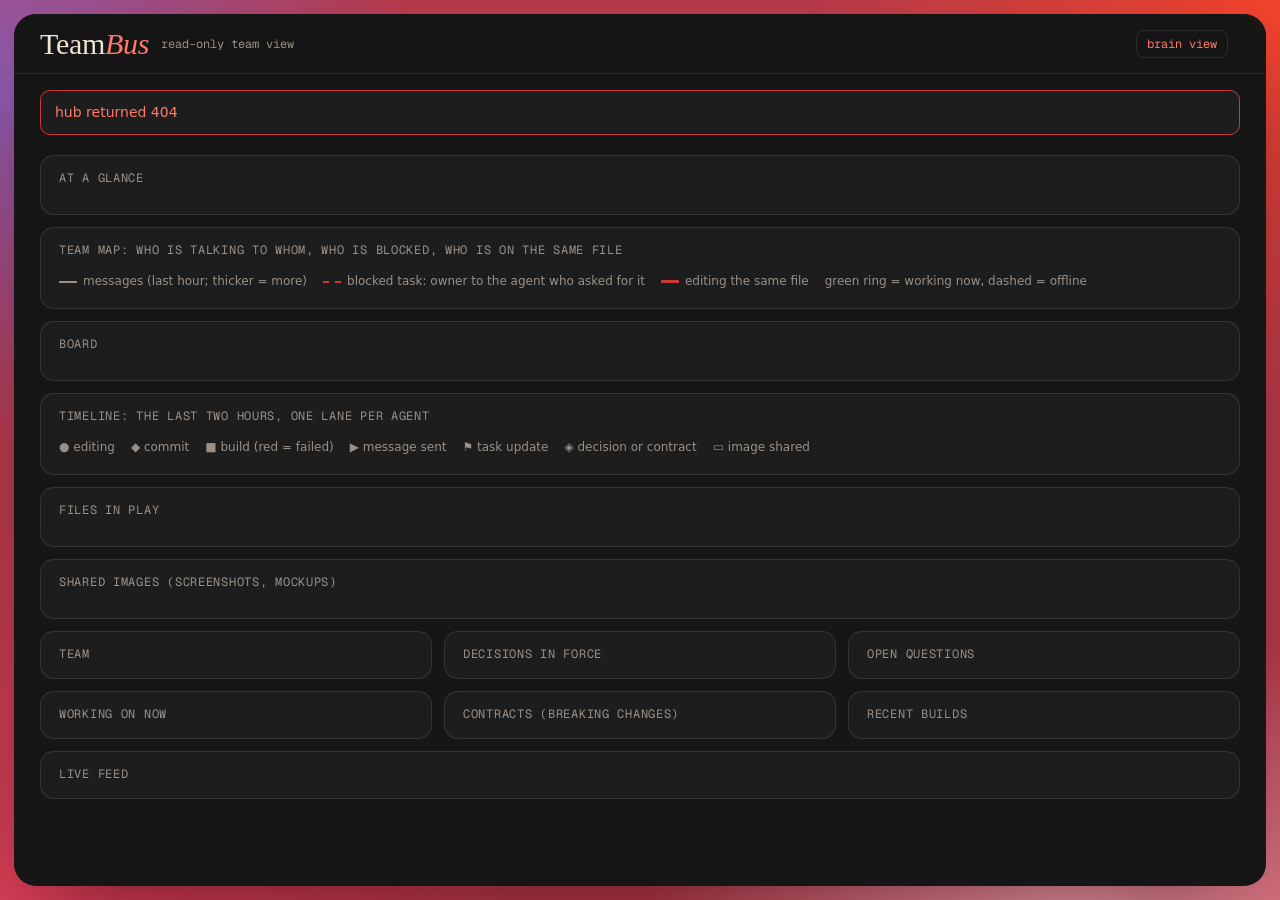
==== web/index.html @ 5af0c14b "Invite system, agent detail, conversations, brain theme, and 158 tests - HMAC-SHA256 email invite li" ====
<!doctype html>
<html lang="en"><head><meta charset="utf-8"><meta name="viewport" content="width=device-width,initial-scale=1,viewport-fit=cover"><meta name="color-scheme" content="dark"><title>TeamBus</title>
<style>
@font-face{font-family:"Instrument Serif";src:url("assets/InstrumentSerif-Regular.woff2") format("woff2");font-display:swap}
@font-face{font-family:"Caveat";src:url("assets/Caveat-SemiBold.woff2") format("woff2");font-weight:600;font-display:swap}
@font-face{font-family:"Geist";src:url("assets/Geist-Variable.woff2") format("woff2");font-weight:100 900;font-display:swap}
@font-face{font-family:"Geist Mono";src:url("assets/GeistMono-Variable.woff2") format("woff2");font-weight:100 900;font-display:swap}
/* Dark stage floating on a red aura (shared with brain.html). Shape rule: panels 14px, controls 8px. */
:root{color-scheme:dark;--stage:#161616;--panel:#1d1d1d;--line:rgba(239,227,211,.12);--chalk:#efe3d3;--mut:#9a9088;--red:#cc3a37;--pink:#ff7a6b;--ok:#8fd3a8;--gold:#e8b44a;
  --serif:"Instrument Serif","Times New Roman",serif;--hand:"Caveat","Segoe Print",cursive;--sans:"Geist",ui-sans-serif,system-ui,sans-serif;--mono:"Geist Mono",ui-monospace,Menlo,Consolas,monospace;
  --bg:var(--stage);--fg:var(--chalk);--accent:var(--red);--chip:rgba(239,227,211,.06);--bar:rgba(22,22,22,.78)}
*{box-sizing:border-box}
body{margin:0;background:#b83c4c;color:var(--chalk);font:14px/1.5 var(--sans);padding:14px;-webkit-font-smoothing:antialiased}
.aura{position:fixed;inset:-20%;z-index:0;pointer-events:none;background:radial-gradient(34% 40% at 14% 22%,#8d5cb4,transparent 70%),radial-gradient(38% 46% at 86% 14%,#f2442b,transparent 70%),radial-gradient(34% 36% at 74% 88%,#f4a6b2,transparent 70%),radial-gradient(40% 50% at 18% 90%,#e0405a,transparent 70%)}
.stage{position:relative;z-index:1;background:var(--stage);border-radius:22px;min-height:calc(100vh - 28px);box-shadow:0 40px 90px -30px rgba(40,0,10,.6);overflow:clip}
header{position:sticky;top:0;z-index:5;display:flex;align-items:center;gap:12px;padding:0 max(16px,calc((100% - 1200px)/2));height:60px;background:var(--bar);border-bottom:1px solid var(--line);-webkit-backdrop-filter:blur(16px) saturate(140%);backdrop-filter:blur(16px) saturate(140%)}
h1{font:400 30px/1 var(--serif);margin:0;letter-spacing:-.01em}
h1 i{color:var(--pink)}
header .m{font:12px var(--mono)}
#brain-link{color:var(--pink);font:12px var(--mono);text-decoration:none;border:1px solid var(--line);border-radius:8px;padding:5px 10px;margin-left:auto}#brain-link:hover{border-color:var(--pink)}
#upd{color:var(--mut);font:12px var(--mono);font-variant-numeric:tabular-nums}
.live{display:inline-block;width:7px;height:7px;border-radius:50%;background:var(--ok);margin-right:7px;box-shadow:0 0 8px var(--ok);animation:b 2s infinite}@keyframes b{50%{opacity:.35}}
@media (prefers-reduced-motion:reduce){.live{animation:none}}
main{display:grid;gap:12px;padding:20px 16px 32px;max-width:1232px;margin:auto;grid-template-columns:repeat(auto-fit,minmax(min(340px,100%),1fr))}
section{background:var(--panel);border:1px solid var(--line);border-radius:14px;padding:14px 18px 8px;min-width:0}
section.wide{grid-column:1/-1}
h2{font:400 12px var(--mono);color:var(--mut);margin:0 0 8px;text-transform:uppercase;letter-spacing:.06em}
h2 b{font:600 20px var(--hand);color:var(--pink);text-transform:none;letter-spacing:0}
ul{list-style:none;margin:0;padding:0}
li{padding:10px 0;border-top:1px solid var(--line);overflow-wrap:anywhere}li:first-child{border-top:0}
.dot{display:inline-block;width:8px;height:8px;border-radius:50%;background:var(--mut);opacity:.55;margin-right:9px}.dot.on{background:var(--ok);opacity:1}
.m{color:var(--mut)}
.tag{display:inline-block;background:var(--chip);color:var(--mut);font:500 11px/1 var(--mono);padding:4px 7px;border-radius:6px;margin-left:7px;vertical-align:1px}
.ok{color:var(--ok);font-weight:600}.bad{color:var(--pink);font-weight:600}.warn{color:var(--pink);font-weight:600}
pre{margin:6px 0 0;padding:9px 11px;white-space:pre-wrap;background:var(--chip);color:var(--mut);font:12px/1.5 var(--mono);max-height:8.5em;overflow:hidden;border-radius:8px}
.empty{color:var(--mut)}
#err{display:none;margin:16px auto 0;width:min(1200px,calc(100% - 32px));padding:11px 14px;border-radius:10px;font-weight:500;color:var(--pink);border:1px solid var(--red);background:var(--panel)}
a:focus-visible,button:focus-visible{outline:2px solid var(--pink);outline-offset:2px}
@media (max-width:520px){header>.m{display:none}main{padding-inline:12px}body{padding:8px}.stage{min-height:calc(100vh - 16px)}}
li.done{opacity:.55;text-decoration:line-through}
/* visual views: every agent gets a stable hue from its owner (or its own name), used for nodes, cards, chips and timeline marks */
.agent{--c:hsl(var(--h) 70% 62%);--cs:hsl(var(--h) 70% 62% / .16)}
.stats{display:flex;flex-wrap:wrap;gap:8px;padding:2px 0 10px}.stat{padding:7px 11px;border-radius:10px;background:var(--chip);color:var(--chalk);font-size:13px}.stat b{font-variant-numeric:tabular-nums;margin-right:4px}.stat.hot{color:var(--red);background:transparent;border:1px solid var(--red)}
svg.viz{width:100%;height:auto;display:block}svg.viz text{fill:var(--chalk);font:11px var(--sans)}svg.viz .mut{fill:var(--mut)}
.node circle.core{fill:var(--cs);stroke:var(--c);stroke-width:2}.node.working circle.ring{fill:none;stroke:var(--ok);stroke-width:3}.node.offline circle.core{stroke-dasharray:3 3;opacity:.6}.node text.ini{fill:var(--c);font-weight:700;font-size:13px;text-anchor:middle}
.edge{fill:none;stroke:var(--chalk);opacity:.4}.edge.block{stroke:var(--red);stroke-dasharray:5 4;opacity:.95}.edge.same{stroke:var(--red);stroke-width:2.5;opacity:.95}
.legend{display:flex;flex-wrap:wrap;gap:6px 16px;color:var(--mut);font-size:12px;padding:6px 0 10px}.legend i{display:inline-block;width:18px;border-top:2px solid var(--mut);vertical-align:middle;margin-right:6px}.legend i.b{border-top:2px dashed var(--red)}.legend i.s{border-top:3px solid var(--red)}
.board{display:grid;gap:10px;grid-template-columns:repeat(4,minmax(0,1fr));padding-bottom:12px}@media (max-width:900px){.board{grid-template-columns:repeat(2,minmax(0,1fr))}}@media (max-width:520px){.board{grid-template-columns:1fr}}
.col{background:var(--chip);border-radius:10px;padding:8px;min-width:0}.col h3{margin:2px 4px 8px;font:500 12px var(--mono);color:var(--mut);display:flex;justify-content:space-between}
.card{background:var(--panel);border:1px solid var(--line);border-left:4px solid var(--c,var(--line));border-radius:8px;padding:8px 10px;margin-bottom:8px;overflow-wrap:anywhere}.card.done{opacity:.6}.card .who{font-size:12px;color:var(--c,var(--mut));font-weight:600}.card .why{font-size:12px;color:var(--pink);margin-top:4px}
.files{display:flex;flex-direction:column;gap:10px;padding-bottom:12px}.dir{font:12px var(--mono);color:var(--mut)}.chips{display:flex;flex-wrap:wrap;gap:6px;margin-top:4px}
.fchip{font:12px var(--mono);padding:4px 8px;border-radius:6px;background:var(--cs);color:var(--c);border:1px solid transparent}.fchip.clash{border-color:var(--red);color:var(--pink);font-weight:700}
.gallery{display:grid;grid-template-columns:repeat(auto-fill,minmax(150px,1fr));gap:12px;padding-bottom:12px}.shot{margin:0;min-width:0}.shot img,.thumb{display:block;width:100%;aspect-ratio:4/3;object-fit:cover;border-radius:8px;background:var(--chip);border:1px solid var(--line);cursor:zoom-in}
.shot figcaption{font-size:12px;color:var(--mut);margin-top:4px;overflow-wrap:anywhere}.shot figcaption b{color:var(--c);font-weight:600}.thumbs{display:flex;gap:6px;margin-top:6px}.thumbs .thumb{width:64px;aspect-ratio:1}
#lightbox{position:fixed;inset:0;z-index:20;background:rgba(0,0,0,.72);display:flex;flex-direction:column;align-items:center;justify-content:center;gap:10px;padding:20px}#lightbox[hidden]{display:none}#lightbox img{max-width:min(96vw,1100px);max-height:78vh;border-radius:8px;background:var(--panel)}#lightbox p{color:var(--chalk);max-width:min(96vw,900px);text-align:center;margin:0}#lightbox button{font:inherit;padding:8px 14px;border-radius:8px;border:1px solid var(--line);background:var(--panel);color:var(--chalk);cursor:pointer}
.sr{position:absolute;left:-9999px;width:1px;height:1px;overflow:hidden}
</style></head><body>
<div class="aura"></div>
<div class="stage">
<header><h1>Team<i>Bus</i></h1><span class="m">read-only team view</span><a href="brain" id="brain-link">brain view</a><span id="upd"></span></header>
<div id="err"></div>
<main>
 <section class="wide"><h2>At a glance</h2><div class="stats" id="stats"></div></section>
 <section class="wide"><h2>Team map: who is talking to whom, who is blocked, who is on the same file</h2><div id="map"></div><div class="legend"><span><i></i>messages (last hour; thicker = more)</span><span><i class="b"></i>blocked task: owner to the agent who asked for it</span><span><i class="s"></i>editing the same file</span><span>green ring = working now, dashed = offline</span></div><p class="sr" id="mapsr"></p></section>
 <section class="wide"><h2>Board</h2><div class="board" id="board"></div></section>
 <section class="wide"><h2>Timeline: the last two hours, one lane per agent</h2><div id="timeline"></div><div class="legend"><span>● editing</span><span>◆ commit</span><span>■ build (red = failed)</span><span>▶ message sent</span><span>⚑ task update</span><span>◈ decision or contract</span><span>▭ image shared</span></div></section>
 <section class="wide"><h2>Files in play</h2><div class="files" id="files"></div></section>
 <section class="wide"><h2>Shared images (screenshots, mockups)</h2><div class="gallery" id="gallery"></div></section>
 <section><h2>Team</h2><ul id="agents"></ul></section>
 <section><h2>Decisions in force</h2><ul id="decisions"></ul></section>
 <section><h2>Open questions</h2><ul id="questions"></ul></section>
 <section><h2>Working on now</h2><ul id="intents"></ul></section>
 <section><h2>Contracts (breaking changes)</h2><ul id="contracts"></ul></section>
 <section><h2>Recent builds</h2><ul id="builds"></ul></section>
 <section class="wide"><h2>Live feed</h2><ul id="feed"></ul></section>
</main>
</div>
<div id="lightbox" role="dialog" aria-modal="true" aria-label="Image" hidden><img id="lbimg" alt=""><p id="lbcap"></p><button type="button" id="lbclose">Close</button></div>
<script>
const _q = new URLSearchParams(location.search), token = _q.get("token") || "", invite = _q.get("invite") || "", authKey = token || invite;
const $ = (id) => document.getElementById(id);
const brainLink = document.getElementById("brain-link");
if (brainLink) brainLink.href = "brain?" + (token ? "token=" + encodeURIComponent(token) : invite ? "invite=" + encodeURIComponent(invite) : "");
const ago = (t, now) => { const s = Math.max(0, now - t); return s < 90 ? Math.round(s) + "s ago" : s < 5400 ? Math.round(s / 60) + "m ago" : s < 129600 ? Math.round(s / 3600) + "h ago" : Math.round(s / 86400) + "d ago"; };
function fill(id, rows, render) {  // textContent only: nothing from the hub is ever parsed as HTML
  const ul = $(id); ul.replaceChildren();
  if (!rows.length) { const li = document.createElement("li"); li.className = "empty"; li.textContent = "nothing yet"; ul.append(li); return; }
  for (const r of rows) { const li = document.createElement("li"); render(li, r); ul.append(li); }
}
const span = (cls, text) => { const s = document.createElement("span"); if (cls) s.className = cls; s.textContent = text; return s; };
const NS = "http://www.w3.org/2000/svg";
const el = (tag, attrs, ...kids) => { const e = document.createElementNS(NS, tag); for (const k in attrs || {}) e.setAttribute(k, attrs[k]); for (const c of kids) e.append(c); return e; };
const hue = (name) => { let h = 0; for (const ch of String(name)) h = (h * 31 + ch.charCodeAt(0)) % 360; return h; };
const group = (a) => a.owner || a.agent_id;                        // agents of one person share a colour
const H = (d, id) => { const a = (d.agents || []).find((x) => x.agent_id === id); return hue(a ? group(a) : id); };
const dom = (tag, cls, text) => { const e = document.createElement(tag); if (cls) e.className = cls; if (text != null) e.textContent = text; return e; };
const imgs = new Map();   // image id -> blob URL: fetched once with the viewer token (an <img> tag cannot send it), reused on every refresh
async function imgUrl(id) {
  if (!imgs.has(id)) imgs.set(id, fetch("api/attachment/" + id + (invite ? "?invite=" + encodeURIComponent(invite) : ""), { headers: authKey === token && token ? { Authorization: "Bearer " + token } : {} }).then((r) => r.ok ? r.blob() : Promise.reject()).then((b) => URL.createObjectURL(b)).catch(() => { imgs.delete(id); return ""; }));
  return imgs.get(id);
}
function openShot(a, d) {
  $("lbimg").alt = a.alt; $("lbcap").textContent = "#" + a.id + " by " + a.agent_id + (a.task_id ? " (task #" + a.task_id + ")" : "") + ": " + a.alt; $("lightbox").hidden = false; $("lbclose").focus();
  imgUrl(a.id).then((u) => { if (u) $("lbimg").src = u; });
}
const closeShot = () => { $("lightbox").hidden = true; $("lbimg").removeAttribute("src"); };
$("lbclose").onclick = closeShot; $("lightbox").onclick = (e) => { if (e.target.id === "lightbox") closeShot(); }; addEventListener("keydown", (e) => { if (e.key === "Escape") closeShot(); });
function thumb(a, d, cls) { const i = dom("img", cls); i.alt = a.alt; i.loading = "lazy"; i.tabIndex = 0; i.title = a.alt; i.onclick = () => openShot(a, d); i.onkeydown = (e) => { if (e.key === "Enter") openShot(a, d); }; imgUrl(a.id).then((u) => { if (u) i.src = u; }); return i; }
const pre = (text) => { const p = document.createElement("pre"); p.textContent = text; return p; };
function visuals(d) {
  const n = d.now, agents = (d.agents || []).slice().sort((a, b) => group(a).localeCompare(group(b)) || a.agent_id.localeCompare(b.agent_id)), ev = d.events || [], tasks = d.tasks || [];
  const names = new Set(agents.map((a) => a.agent_id)); for (const e of ev) { if (e.agent && !names.has(e.agent)) { names.add(e.agent); agents.push({ agent_id: e.agent, owner: "", state: "offline" }); } }
  // who edits which file now (open intents), and which files two agents both claim
  const byFile = {}; for (const i of d.intents || []) for (const f of JSON.parse(i.files || "[]")) (byFile[f] = byFile[f] || new Set()).add(i.agent_id);
  const clashes = Object.keys(byFile).filter((f) => byFile[f].size > 1), clashPairs = new Set();
  for (const f of clashes) { const l = [...byFile[f]].sort(); for (let i = 0; i < l.length; i++) for (let j = i + 1; j < l.length; j++) clashPairs.add(l[i] + "|" + l[j]); }
  // at a glance
  const cnt = (s) => tasks.filter((t) => t.status === s).length, working = agents.filter((a) => a.state === "working").length, unread = (d.questions || []).filter((q) => !q.read).length;
  const st = $("stats"); st.replaceChildren();
  const chip = (b, t, hot) => { const s = dom("span", "stat" + (hot ? " hot" : "")); s.append(dom("b", "", b), t); st.append(s); };
  chip(agents.length, "agents (" + working + " working)"); chip(cnt("open") + cnt("claimed"), "tasks in progress or open"); chip(cnt("blocked"), "blocked", cnt("blocked") > 0); chip(cnt("done"), "done today");
  chip(clashes.length, "files two agents are editing", clashes.length > 0); chip(unread, "unread messages", unread > 2); const lastC = ev.filter((e) => e.kind === "commit").pop(); chip(lastC ? ago(lastC.ts, n) : "none", "last commit");
  // team map
  const map = $("map"); map.replaceChildren();
  if (!agents.length) map.append(dom("p", "empty", "No agents have joined yet."));
  else {
    const W = 760, Ht = 380, cx = W / 2, cy = Ht / 2 - 6, rx = Math.min(300, 60 + agents.length * 34), ry = 135, pos = {};
    agents.forEach((a, i) => { const t = agents.length === 1 ? 0 : (2 * Math.PI * i) / agents.length - Math.PI / 2; pos[a.agent_id] = [cx + rx * Math.cos(t), cy + ry * Math.sin(t)]; });
    const svg = el("svg", { class: "viz", viewBox: `0 0 ${W} ${Ht}`, role: "img", "aria-label": "Team map" });
    svg.append(el("defs", {}, el("marker", { id: "arr", viewBox: "0 0 8 8", refX: 7, refY: 4, markerWidth: 9, markerHeight: 9, markerUnits: "userSpaceOnUse", orient: "auto" }, el("path", { d: "M0 0 L8 4 L0 8 z", class: "mut" }))));
    const edges = [], sr = [], msgs = {};
    for (const e of ev) if (e.kind === "message" && n - e.ts < 3600 && pos[e.agent] && pos[e.to]) { const k = e.agent + ">" + e.to; msgs[k] = (msgs[k] || 0) + 1; }
    for (const k in msgs) { const [a, b] = k.split(">"); edges.push({ a, b, cls: "edge", w: 1 + Math.min(msgs[k], 6) * 0.9, arrow: true, curve: 26 }); sr.push(`${a} sent ${msgs[k]} message(s) to ${b}`); }
    for (const t of tasks) if (t.status === "blocked" && t.owner && t.created_by && t.owner !== t.created_by && pos[t.owner] && pos[t.created_by]) { edges.push({ a: t.owner, b: t.created_by, cls: "edge block", w: 2, arrow: true, curve: -26 }); sr.push(`${t.owner} is blocked on "${t.title}" for ${t.created_by}`); }
    for (const p of clashPairs) { const [a, b] = p.split("|"); if (pos[a] && pos[b]) { edges.push({ a, b, cls: "edge same", w: 2.5, curve: 0 }); sr.push(`${a} and ${b} are editing the same file`); } }
    for (const e of edges) {
      const [x1, y1] = pos[e.a], [x2, y2] = pos[e.b], mx = (x1 + x2) / 2, my = (y1 + y2) / 2, dx = x2 - x1, dy = y2 - y1, L = Math.hypot(dx, dy) || 1, q = [mx - (dy / L) * e.curve, my + (dx / L) * e.curve];
      const sh = (x, y, tx, ty) => { const l = Math.hypot(tx - x, ty - y) || 1; return [x + ((tx - x) / l) * 30, y + ((ty - y) / l) * 30]; };      // stop at the node's edge
      const [sx, sy] = sh(x1, y1, q[0], q[1]), [ex, ey] = sh(x2, y2, q[0], q[1]);
      const p = el("path", { class: e.cls, d: `M${sx} ${sy} Q${q[0]} ${q[1]} ${ex} ${ey}`, "stroke-width": e.w }); if (e.arrow) p.setAttribute("marker-end", "url(#arr)"); svg.append(p);
    }
    for (const a of agents) {
      const [x, y] = pos[a.agent_id], g = el("g", { class: "node agent " + (a.state === "working" ? "working" : (a.state === "offline" || a.state === "never connected") ? "offline" : ""), transform: `translate(${x} ${y})` });
      g.style.setProperty("--h", hue(group(a))); const ini = a.agent_id.split("-").map((s) => s[0] || "").join("").slice(0, 2).toUpperCase();
      g.append(el("title", {}, document.createTextNode(`${a.agent_id}${a.role ? " (" + a.role + ")" : ""}: ${a.state || "unknown"}`)), el("circle", { class: "ring", r: 31 }), el("circle", { class: "core", r: 26 }), el("text", { class: "ini", y: 5 }, document.createTextNode(ini)),
        el("text", { y: 46, "text-anchor": "middle" }, document.createTextNode(a.agent_id.length > 18 ? a.agent_id.slice(0, 17) + "…" : a.agent_id)), el("text", { y: 59, "text-anchor": "middle", class: "mut" }, document.createTextNode((a.role || "") + (a.state ? " · " + a.state : ""))));
      svg.append(g);
    }
    map.append(svg); $("mapsr").textContent = sr.join(". ") || "No messages, blocks or shared files right now.";
  }
  // board
  const board = $("board"); board.replaceChildren();
  for (const [key, title] of [["open", "Open"], ["claimed", "In progress"], ["blocked", "Blocked"], ["done", "Done (24 h)"]]) {
    const col = dom("div", "col"), list = tasks.filter((t) => t.status === key), h3 = dom("h3", "", title); h3.append(dom("span", "", list.length)); col.append(h3);
    for (const t of list) {
      const c = dom("div", "card agent" + (t.status === "done" ? " done" : "")); if (t.owner) c.style.setProperty("--h", H(d, t.owner));
      c.append(dom("div", "", "#" + t.id + " " + t.title)); const pics = (d.attachments || []).filter((x) => x.task_id === t.id).slice(0, 3); if (pics.length) { const row = dom("div", "thumbs"); for (const x of pics) row.append(thumb(x, d, "thumb")); c.append(row); } if (t.owner) c.append(dom("div", "who", t.owner)); if (t.status === "blocked" && t.blocked_on) c.append(dom("div", "why", "blocked on: " + t.blocked_on)); if (t.note && t.status === "done") c.append(dom("div", "m", t.note));
      col.append(c);
    }
    if (!list.length) col.append(dom("div", "m", "—")); board.append(col);
  }
  // shared images
  const gal = $("gallery"); gal.replaceChildren(); const shots = d.attachments || [];
  if (!shots.length) gal.append(dom("p", "empty", "No images shared yet. An agent shares one with: teambus attach FILE --alt \"what it shows\""));
  for (const a of shots) { const f = dom("figure", "shot agent"); f.style.setProperty("--h", H(d, a.agent_id)); const cap = dom("figcaption"); cap.append(dom("b", "", a.agent_id), " · " + ago(a.ts, n) + (a.task_id ? " · task #" + a.task_id : "") + " · ", a.alt); f.append(thumb(a, d, ""), cap); gal.append(f); }
  // timeline
  const tl = $("timeline"); tl.replaceChildren(); const span2 = 7200, lanes = agents.map((a) => a.agent_id);
  if (!lanes.length) tl.append(dom("p", "empty", "Nothing yet."));
  else {
    const W = 760, left = 150, top = 22, row = 30, Ht = top + row * lanes.length + 10, x = (ts) => left + ((Math.max(ts, n - span2) - (n - span2)) / span2) * (W - left - 14);
    const svg = el("svg", { class: "viz", viewBox: `0 0 ${W} ${Ht}`, role: "img", "aria-label": "Timeline" });
    for (const m of [0, 30, 60, 90, 120]) { const xx = x(n - m * 60); svg.append(el("line", { x1: xx, x2: xx, y1: top - 6, y2: Ht - 6, stroke: "var(--chalk)", "stroke-opacity": ".14" }), el("text", { x: xx, y: 12, "text-anchor": "middle", class: "mut" }, document.createTextNode(m === 0 ? "now" : "-" + m + "m"))); }
    lanes.forEach((id, i) => { const y = top + row * i + row / 2, a = agents[i], g = el("g", { class: "agent" }); g.style.setProperty("--h", hue(group(a)));
      g.append(el("line", { x1: left - 6, x2: W - 10, y1: y, y2: y, stroke: "var(--c)", "stroke-opacity": ".25" }), el("text", { x: left - 12, y: y + 4, "text-anchor": "end", style: "fill:var(--c);font-weight:600" }, document.createTextNode(id.length > 20 ? id.slice(0, 19) + "…" : id)));
      for (const e of ev.filter((e) => e.agent === id && n - e.ts <= span2)) {
        const xx = x(e.ts); let m; const tip = el("title", {}, document.createTextNode(`${e.kind}${e.to ? " to " + e.to : ""}${e.text ? ": " + e.text : ""} · ${ago(e.ts, n)}`));
        if (e.kind === "commit") m = el("path", { d: `M${xx} ${y - 6} l6 6 l-6 6 l-6 -6 z`, fill: "var(--c)" });
        else if (e.kind === "build") m = el("rect", { x: xx - 5, y: y - 5, width: 10, height: 10, fill: e.ok ? "var(--ok)" : "var(--red)" });
        else if (e.kind === "message") m = el("path", { d: `M${xx - 4} ${y - 6} l10 6 l-10 6 z`, fill: "none", stroke: "var(--c)", "stroke-width": 1.6 });
        else if (e.kind === "task") m = el("path", { d: `M${xx - 3} ${y + 7} v-14 h9 l-3 4 l3 4 h-9`, fill: e.status === "blocked" ? "var(--red)" : "var(--c)" });
        else if (e.kind === "image") m = el("rect", { x: xx - 5, y: y - 4, width: 10, height: 8, rx: 1.5, fill: "none", stroke: "var(--c)", "stroke-width": 2 });
        else if (e.kind === "decision" || e.kind === "contract") m = el("path", { d: `M${xx} ${y - 7} l7 7 l-7 7 l-7 -7 z`, fill: "none", stroke: "var(--c)", "stroke-width": 2 });
        else m = el("circle", { cx: xx, cy: y, r: 4, fill: "var(--c)", "fill-opacity": ".55" });
        m.append(tip); g.append(m);
      }
      svg.append(g); });
    tl.append(svg);
  }
  // files in play, grouped by folder; red = two agents on one file
  const fb = $("files"); fb.replaceChildren(); const dirs = {};
  for (const f of Object.keys(byFile).sort()) { const k = f.includes("/") ? f.slice(0, f.lastIndexOf("/")) : "."; (dirs[k] = dirs[k] || []).push(f); }
  if (!Object.keys(dirs).length) fb.append(dom("p", "empty", "No files are being edited right now."));
  for (const k of Object.keys(dirs).sort()) {
    const box = dom("div"), chips = dom("div", "chips"); box.append(dom("div", "dir", k + "/"));
    for (const f of dirs[k]) for (const a of byFile[f]) { const c = dom("span", "fchip agent" + (byFile[f].size > 1 ? " clash" : ""), (byFile[f].size > 1 ? "⚠ " : "") + f.split("/").pop() + " · " + a); c.style.setProperty("--h", H(d, a)); c.title = f; chips.append(c); }
    box.append(chips); fb.append(box);
  }
}
async function load() {
  try {
    const r = await fetch("api/status" + (invite ? "?invite=" + encodeURIComponent(invite) : ""), { headers: token ? { Authorization: "Bearer " + token } : {} });
    if (!r.ok) throw new Error(r.status === 401 ? "401: missing or wrong token (open this page as /?token=YOUR_TOKEN)" : "hub returned " + r.status);
    const d = await r.json(); $("err").style.display = "none"; const n = d.now;
    visuals(d);
    fill("agents", d.agents, (li, a) => { const dot = span("dot" + (a.active ? " on" : ""), ""); li.append(dot, span("", a.agent_id), span("tag", (a.owner ? a.owner + " · " : "") + (a.role || "-")), span("m", "  " + (a.last_seen_ago == null ? "never seen" : (a.state || "") + " · " + ago(n - a.last_seen_ago, n))), a.last_seen_ago != null && a.hook_ago == null ? span("tag", "no hooks") : "", a.last_seen_ago != null && a.mcp_ago == null ? span("tag", "no tools") : ""); });
    fill("questions", d.questions.filter((q) => !q.answered), (li, q) => { li.append(span("", q.from_agent + " → " + q.to_agent), span("m", "  " + ago(q.ts, n)), pre(q.body)); });
    fill("intents", d.intents, (li, i) => { li.append(span("", i.agent_id), span("m", "  " + JSON.parse(i.files).join(", ")), span("m", "  " + ago(i.ts, n)), pre(i.summary)); });
    fill("contracts", d.contracts, (li, c) => { li.append(span("warn", c.name), span("m", "  by " + c.agent_id + " · " + ago(c.ts, n)), pre(c.spec + "\nconsumers: " + JSON.parse(c.files).join(", "))); });
    fill("builds", d.builds, (li, b) => { li.append(span(b.ok ? "ok" : "bad", b.ok ? "✔ pass" : "✘ FAIL"), span("", "  " + b.agent_id), span("m", "  " + (b.cmd || "") + " · " + ago(b.ts, n))); if (!b.ok && b.fixed_ts) li.append(span("ok", "  fixed after " + Math.max(1, Math.round((b.fixed_ts - b.ts) / 60)) + " min")); if (!b.ok) li.append(pre(b.log_tail || "")); });
    fill("decisions", d.decisions || [], (li, x) => { li.append(span("tag", x.topic), span("", " " + x.text), span("m", "  · " + x.agent_id + ", " + ago(x.ts, n))); });
    fill("feed", d.feed, (li, f) => { li.append(span("m", f.type + " "), span("", f.agent_id + " "), span("m", f.text), f.status ? span("tag", f.status) : "", span("m", "  " + ago(f.ts, n)), f.note ? span("m", "  · " + f.note) : ""); });
    const u = $("upd"); u.replaceChildren(dom("span", "live"), "updated " + new Date().toLocaleTimeString());
  } catch (e) { $("err").textContent = e.message; $("err").style.display = "block"; }
}
load(); setInterval(load, 4000);
</script></body></html>
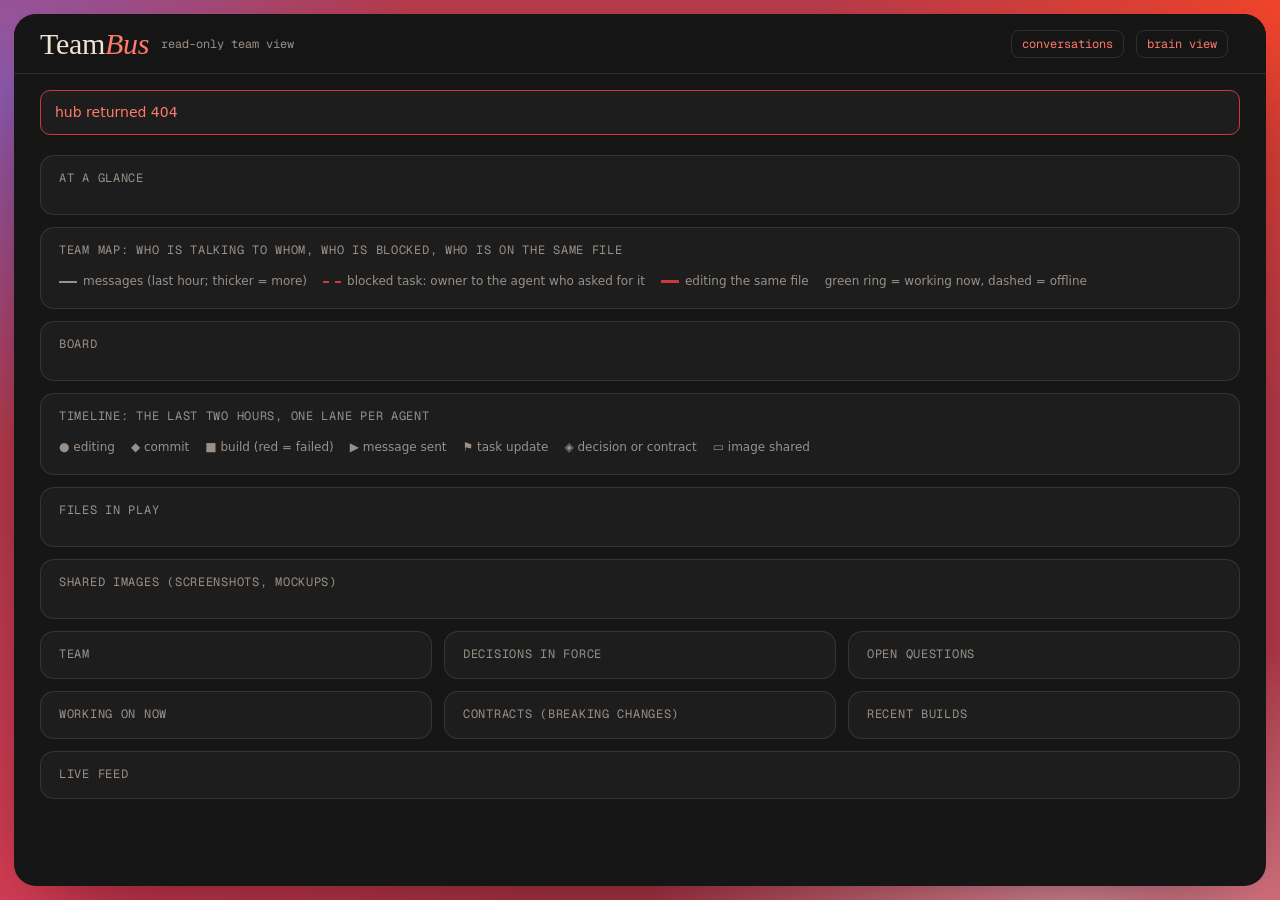
==== commit 14c46130: "Fix invite nav under sandbox proxy, add conversations link and clickable agents - invite.html: use r" ====
--- a/web/index.html
+++ b/web/index.html
@@ -17,7 +17,7 @@
 h1{font:400 30px/1 var(--serif);margin:0;letter-spacing:-.01em}
 h1 i{color:var(--pink)}
 header .m{font:12px var(--mono)}
-#brain-link{color:var(--pink);font:12px var(--mono);text-decoration:none;border:1px solid var(--line);border-radius:8px;padding:5px 10px;margin-left:auto}#brain-link:hover{border-color:var(--pink)}
+#conv-link,#brain-link{color:var(--pink);font:12px var(--mono);text-decoration:none;border:1px solid var(--line);border-radius:8px;padding:5px 10px}#conv-link{margin-left:auto}#conv-link:hover,#brain-link:hover{border-color:var(--pink)}
 #upd{color:var(--mut);font:12px var(--mono);font-variant-numeric:tabular-nums}
 .live{display:inline-block;width:7px;height:7px;border-radius:50%;background:var(--ok);margin-right:7px;box-shadow:0 0 8px var(--ok);animation:b 2s infinite}@keyframes b{50%{opacity:.35}}
 @media (prefers-reduced-motion:reduce){.live{animation:none}}
@@ -50,6 +50,7 @@
 .card{background:var(--panel);border:1px solid var(--line);border-left:4px solid var(--c,var(--line));border-radius:8px;padding:8px 10px;margin-bottom:8px;overflow-wrap:anywhere}.card.done{opacity:.6}.card .who{font-size:12px;color:var(--c,var(--mut));font-weight:600}.card .why{font-size:12px;color:var(--pink);margin-top:4px}
 .files{display:flex;flex-direction:column;gap:10px;padding-bottom:12px}.dir{font:12px var(--mono);color:var(--mut)}.chips{display:flex;flex-wrap:wrap;gap:6px;margin-top:4px}
 .fchip{font:12px var(--mono);padding:4px 8px;border-radius:6px;background:var(--cs);color:var(--c);border:1px solid transparent}.fchip.clash{border-color:var(--red);color:var(--pink);font-weight:700}
+.agent-link{color:hsl(var(--h,0) 70% 62%);text-decoration:none;font-weight:600}.agent-link:hover{text-decoration:underline}
 .gallery{display:grid;grid-template-columns:repeat(auto-fill,minmax(150px,1fr));gap:12px;padding-bottom:12px}.shot{margin:0;min-width:0}.shot img,.thumb{display:block;width:100%;aspect-ratio:4/3;object-fit:cover;border-radius:8px;background:var(--chip);border:1px solid var(--line);cursor:zoom-in}
 .shot figcaption{font-size:12px;color:var(--mut);margin-top:4px;overflow-wrap:anywhere}.shot figcaption b{color:var(--c);font-weight:600}.thumbs{display:flex;gap:6px;margin-top:6px}.thumbs .thumb{width:64px;aspect-ratio:1}
 #lightbox{position:fixed;inset:0;z-index:20;background:rgba(0,0,0,.72);display:flex;flex-direction:column;align-items:center;justify-content:center;gap:10px;padding:20px}#lightbox[hidden]{display:none}#lightbox img{max-width:min(96vw,1100px);max-height:78vh;border-radius:8px;background:var(--panel)}#lightbox p{color:var(--chalk);max-width:min(96vw,900px);text-align:center;margin:0}#lightbox button{font:inherit;padding:8px 14px;border-radius:8px;border:1px solid var(--line);background:var(--panel);color:var(--chalk);cursor:pointer}
@@ -57,7 +58,7 @@
 </style></head><body>
 <div class="aura"></div>
 <div class="stage">
-<header><h1>Team<i>Bus</i></h1><span class="m">read-only team view</span><a href="brain" id="brain-link">brain view</a><span id="upd"></span></header>
+<header><h1>Team<i>Bus</i></h1><span class="m">read-only team view</span><a href="conversations" id="conv-link">conversations</a><a href="brain" id="brain-link">brain view</a><span id="upd"></span></header>
 <div id="err"></div>
 <main>
  <section class="wide"><h2>At a glance</h2><div class="stats" id="stats"></div></section>
@@ -79,8 +80,11 @@
 <script>
 const _q = new URLSearchParams(location.search), token = _q.get("token") || "", invite = _q.get("invite") || "", authKey = token || invite;
 const $ = (id) => document.getElementById(id);
+const tq = token ? "token=" + encodeURIComponent(token) : invite ? "invite=" + encodeURIComponent(invite) : "";
 const brainLink = document.getElementById("brain-link");
-if (brainLink) brainLink.href = "brain?" + (token ? "token=" + encodeURIComponent(token) : invite ? "invite=" + encodeURIComponent(invite) : "");
+if (brainLink) brainLink.href = "brain?" + tq;
+const convLink = document.getElementById("conv-link");
+if (convLink) convLink.href = "conversations?" + tq;
 const ago = (t, now) => { const s = Math.max(0, now - t); return s < 90 ? Math.round(s) + "s ago" : s < 5400 ? Math.round(s / 60) + "m ago" : s < 129600 ? Math.round(s / 3600) + "h ago" : Math.round(s / 86400) + "d ago"; };
 function fill(id, rows, render) {  // textContent only: nothing from the hub is ever parsed as HTML
   const ul = $(id); ul.replaceChildren();
@@ -202,7 +206,7 @@
     if (!r.ok) throw new Error(r.status === 401 ? "401: missing or wrong token (open this page as /?token=YOUR_TOKEN)" : "hub returned " + r.status);
     const d = await r.json(); $("err").style.display = "none"; const n = d.now;
     visuals(d);
-    fill("agents", d.agents, (li, a) => { const dot = span("dot" + (a.active ? " on" : ""), ""); li.append(dot, span("", a.agent_id), span("tag", (a.owner ? a.owner + " · " : "") + (a.role || "-")), span("m", "  " + (a.last_seen_ago == null ? "never seen" : (a.state || "") + " · " + ago(n - a.last_seen_ago, n))), a.last_seen_ago != null && a.hook_ago == null ? span("tag", "no hooks") : "", a.last_seen_ago != null && a.mcp_ago == null ? span("tag", "no tools") : ""); });
+    fill("agents", d.agents, (li, a) => { const dot = span("dot" + (a.active ? " on" : ""), ""); const lnk = document.createElement("a"); lnk.href = "agent?id=" + encodeURIComponent(a.agent_id) + (tq ? "&" + tq : ""); lnk.textContent = a.agent_id; lnk.className = "agent-link"; lnk.style.setProperty("--h", H(d, a.agent_id)); li.append(dot, lnk, span("tag", (a.owner ? a.owner + " · " : "") + (a.role || "-")), span("m", "  " + (a.last_seen_ago == null ? "never seen" : (a.state || "") + " · " + ago(n - a.last_seen_ago, n))), a.last_seen_ago != null && a.hook_ago == null ? span("tag", "no hooks") : "", a.last_seen_ago != null && a.mcp_ago == null ? span("tag", "no tools") : ""); });
     fill("questions", d.questions.filter((q) => !q.answered), (li, q) => { li.append(span("", q.from_agent + " → " + q.to_agent), span("m", "  " + ago(q.ts, n)), pre(q.body)); });
     fill("intents", d.intents, (li, i) => { li.append(span("", i.agent_id), span("m", "  " + JSON.parse(i.files).join(", ")), span("m", "  " + ago(i.ts, n)), pre(i.summary)); });
     fill("contracts", d.contracts, (li, c) => { li.append(span("warn", c.name), span("m", "  by " + c.agent_id + " · " + ago(c.ts, n)), pre(c.spec + "\nconsumers: " + JSON.parse(c.files).join(", "))); });
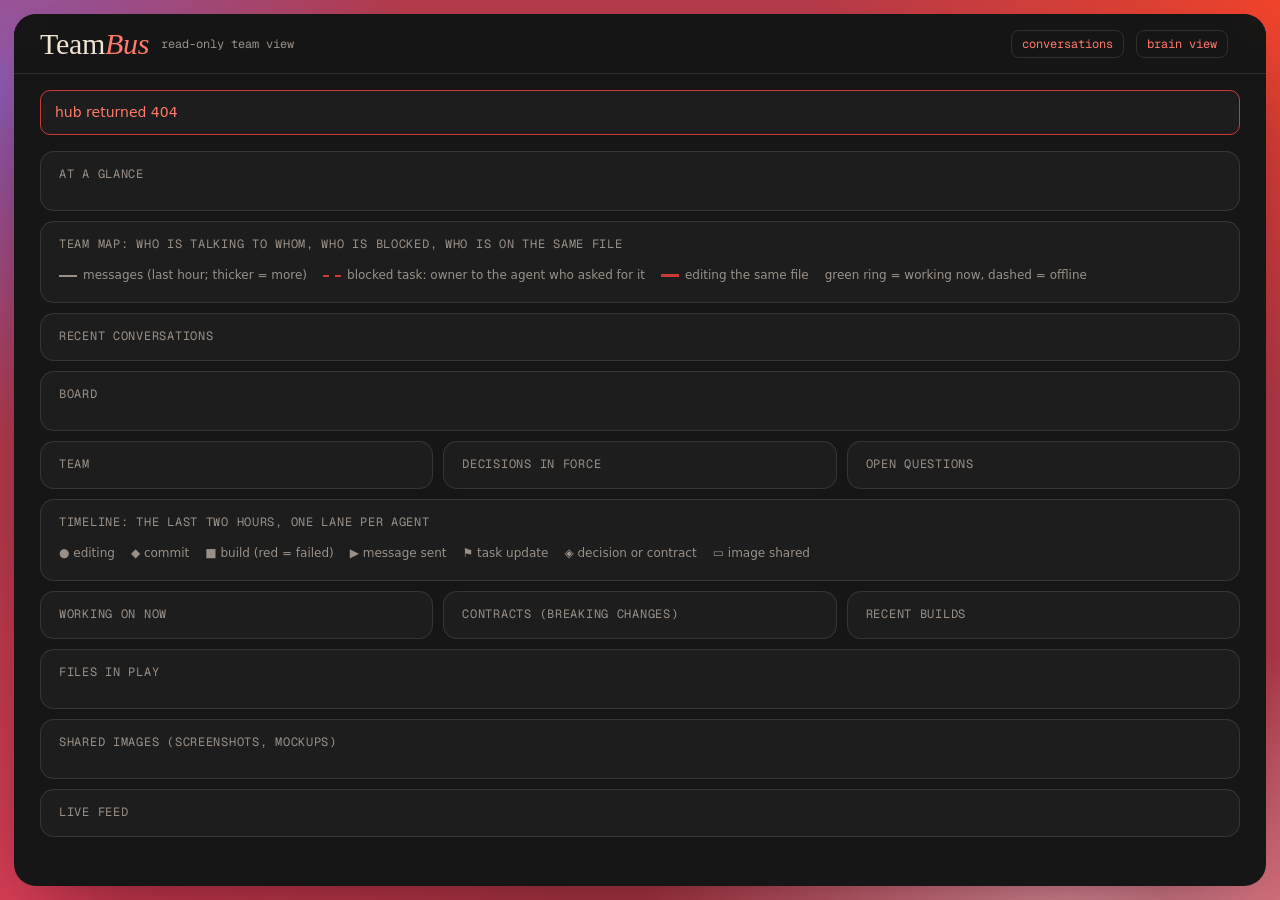
==== commit be7c43b2: "Redesign web view: inline conversations, hide empty sections, compact map - Add "Recent conversation" ====
--- a/web/index.html
+++ b/web/index.html
@@ -21,7 +21,8 @@
 #upd{color:var(--mut);font:12px var(--mono);font-variant-numeric:tabular-nums}
 .live{display:inline-block;width:7px;height:7px;border-radius:50%;background:var(--ok);margin-right:7px;box-shadow:0 0 8px var(--ok);animation:b 2s infinite}@keyframes b{50%{opacity:.35}}
 @media (prefers-reduced-motion:reduce){.live{animation:none}}
-main{display:grid;gap:12px;padding:20px 16px 32px;max-width:1232px;margin:auto;grid-template-columns:repeat(auto-fit,minmax(min(340px,100%),1fr))}
+main{display:grid;gap:10px;padding:16px 16px 28px;max-width:1232px;margin:auto;grid-template-columns:repeat(auto-fit,minmax(min(340px,100%),1fr))}
+section.hide{display:none}
 section{background:var(--panel);border:1px solid var(--line);border-radius:14px;padding:14px 18px 8px;min-width:0}
 section.wide{grid-column:1/-1}
 h2{font:400 12px var(--mono);color:var(--mut);margin:0 0 8px;text-transform:uppercase;letter-spacing:.06em}
@@ -55,6 +56,7 @@
 .shot figcaption{font-size:12px;color:var(--mut);margin-top:4px;overflow-wrap:anywhere}.shot figcaption b{color:var(--c);font-weight:600}.thumbs{display:flex;gap:6px;margin-top:6px}.thumbs .thumb{width:64px;aspect-ratio:1}
 #lightbox{position:fixed;inset:0;z-index:20;background:rgba(0,0,0,.72);display:flex;flex-direction:column;align-items:center;justify-content:center;gap:10px;padding:20px}#lightbox[hidden]{display:none}#lightbox img{max-width:min(96vw,1100px);max-height:78vh;border-radius:8px;background:var(--panel)}#lightbox p{color:var(--chalk);max-width:min(96vw,900px);text-align:center;margin:0}#lightbox button{font:inherit;padding:8px 14px;border-radius:8px;border:1px solid var(--line);background:var(--panel);color:var(--chalk);cursor:pointer}
 .sr{position:absolute;left:-9999px;width:1px;height:1px;overflow:hidden}
+.convs{display:flex;flex-direction:column;gap:8px;padding-bottom:8px}.msg{display:flex;gap:10px;align-items:flex-start}.msg .av{width:32px;height:32px;border-radius:50%;background:var(--cs);border:2px solid var(--c);display:flex;align-items:center;justify-content:center;font:700 12px var(--sans);color:var(--c);flex-shrink:0}.msg .body{flex:1;min-width:0}.msg .head{font-size:12px;display:flex;gap:8px;align-items:baseline}.msg .who{font-weight:700;color:var(--c)}.msg .to{color:var(--mut)}.msg .when{color:var(--mut);font-size:11px}.msg .text{margin:2px 0 0;font-size:13px;color:var(--chalk);overflow-wrap:anywhere}.msg .reply{margin:4px 0 0 0;padding:6px 10px;background:var(--chip);border-radius:8px;border-left:3px solid var(--c);font-size:12px;color:var(--mut)}
 </style></head><body>
 <div class="aura"></div>
 <div class="stage">
@@ -63,17 +65,18 @@
 <main>
  <section class="wide"><h2>At a glance</h2><div class="stats" id="stats"></div></section>
  <section class="wide"><h2>Team map: who is talking to whom, who is blocked, who is on the same file</h2><div id="map"></div><div class="legend"><span><i></i>messages (last hour; thicker = more)</span><span><i class="b"></i>blocked task: owner to the agent who asked for it</span><span><i class="s"></i>editing the same file</span><span>green ring = working now, dashed = offline</span></div><p class="sr" id="mapsr"></p></section>
- <section class="wide"><h2>Board</h2><div class="board" id="board"></div></section>
- <section class="wide"><h2>Timeline: the last two hours, one lane per agent</h2><div id="timeline"></div><div class="legend"><span>● editing</span><span>◆ commit</span><span>■ build (red = failed)</span><span>▶ message sent</span><span>⚑ task update</span><span>◈ decision or contract</span><span>▭ image shared</span></div></section>
- <section class="wide"><h2>Files in play</h2><div class="files" id="files"></div></section>
- <section class="wide"><h2>Shared images (screenshots, mockups)</h2><div class="gallery" id="gallery"></div></section>
+ <section class="wide" id="sec-conv"><h2>Recent conversations</h2><div id="convbox"></div></section>
+ <section class="wide" id="sec-board"><h2>Board</h2><div class="board" id="board"></div></section>
  <section><h2>Team</h2><ul id="agents"></ul></section>
- <section><h2>Decisions in force</h2><ul id="decisions"></ul></section>
- <section><h2>Open questions</h2><ul id="questions"></ul></section>
- <section><h2>Working on now</h2><ul id="intents"></ul></section>
- <section><h2>Contracts (breaking changes)</h2><ul id="contracts"></ul></section>
- <section><h2>Recent builds</h2><ul id="builds"></ul></section>
- <section class="wide"><h2>Live feed</h2><ul id="feed"></ul></section>
+ <section id="sec-decisions"><h2>Decisions in force</h2><ul id="decisions"></ul></section>
+ <section id="sec-questions"><h2>Open questions</h2><ul id="questions"></ul></section>
+ <section class="wide" id="sec-timeline"><h2>Timeline: the last two hours, one lane per agent</h2><div id="timeline"></div><div class="legend"><span>● editing</span><span>◆ commit</span><span>■ build (red = failed)</span><span>▶ message sent</span><span>⚑ task update</span><span>◈ decision or contract</span><span>▭ image shared</span></div></section>
+ <section id="sec-intents"><h2>Working on now</h2><ul id="intents"></ul></section>
+ <section id="sec-contracts"><h2>Contracts (breaking changes)</h2><ul id="contracts"></ul></section>
+ <section id="sec-builds"><h2>Recent builds</h2><ul id="builds"></ul></section>
+ <section class="wide" id="sec-files"><h2>Files in play</h2><div class="files" id="files"></div></section>
+ <section class="wide" id="sec-gallery"><h2>Shared images (screenshots, mockups)</h2><div class="gallery" id="gallery"></div></section>
+ <section class="wide" id="sec-feed"><h2>Live feed</h2><ul id="feed"></ul></section>
 </main>
 </div>
 <div id="lightbox" role="dialog" aria-modal="true" aria-label="Image" hidden><img id="lbimg" alt=""><p id="lbcap"></p><button type="button" id="lbclose">Close</button></div>
@@ -128,7 +131,7 @@
   const map = $("map"); map.replaceChildren();
   if (!agents.length) map.append(dom("p", "empty", "No agents have joined yet."));
   else {
-    const W = 760, Ht = 380, cx = W / 2, cy = Ht / 2 - 6, rx = Math.min(300, 60 + agents.length * 34), ry = 135, pos = {};
+    const W = 760, Ht = Math.min(380, 120 + agents.length * 60), cx = W / 2, cy = Ht / 2 - 6, rx = Math.min(300, 60 + agents.length * 34), ry = Math.min(135, Ht / 2 - 40), pos = {};
     agents.forEach((a, i) => { const t = agents.length === 1 ? 0 : (2 * Math.PI * i) / agents.length - Math.PI / 2; pos[a.agent_id] = [cx + rx * Math.cos(t), cy + ry * Math.sin(t)]; });
     const svg = el("svg", { class: "viz", viewBox: `0 0 ${W} ${Ht}`, role: "img", "aria-label": "Team map" });
     svg.append(el("defs", {}, el("marker", { id: "arr", viewBox: "0 0 8 8", refX: 7, refY: 4, markerWidth: 9, markerHeight: 9, markerUnits: "userSpaceOnUse", orient: "auto" }, el("path", { d: "M0 0 L8 4 L0 8 z", class: "mut" }))));
@@ -213,6 +216,22 @@
     fill("builds", d.builds, (li, b) => { li.append(span(b.ok ? "ok" : "bad", b.ok ? "✔ pass" : "✘ FAIL"), span("", "  " + b.agent_id), span("m", "  " + (b.cmd || "") + " · " + ago(b.ts, n))); if (!b.ok && b.fixed_ts) li.append(span("ok", "  fixed after " + Math.max(1, Math.round((b.fixed_ts - b.ts) / 60)) + " min")); if (!b.ok) li.append(pre(b.log_tail || "")); });
     fill("decisions", d.decisions || [], (li, x) => { li.append(span("tag", x.topic), span("", " " + x.text), span("m", "  · " + x.agent_id + ", " + ago(x.ts, n))); });
     fill("feed", d.feed, (li, f) => { li.append(span("m", f.type + " "), span("", f.agent_id + " "), span("m", f.text), f.status ? span("tag", f.status) : "", span("m", "  " + ago(f.ts, n)), f.note ? span("m", "  · " + f.note) : ""); });
+    // recent conversations inline
+    const cb = $("convbox"); cb.replaceChildren();
+    const msgs = (d.questions || []).slice().sort((a, b) => b.ts - a.ts).slice(0, 12);
+    if (msgs.length) { const wrap = dom("div", "convs"); for (const q of msgs) { const m = dom("div", "msg agent"); m.style.setProperty("--h", H(d, q.from_agent)); const av = dom("div", "av", q.from_agent.split("-").map(s => s[0] || "").join("").slice(0, 2).toUpperCase()); const body = dom("div", "body"); const head = dom("div", "head"); const who = dom("span", "who", q.from_agent); const to = dom("span", "to", "→ " + q.to_agent); const when = dom("span", "when", ago(q.ts, n)); head.append(who, to, when); const txt = dom("div", "text", q.body); body.append(head, txt); if (q.answered && q.reply_body) { const re = dom("div", "reply agent"); re.style.setProperty("--h", H(d, q.to_agent)); re.textContent = q.to_agent + ": " + q.reply_body; body.append(re); } m.append(av, body); wrap.append(m); } cb.append(wrap); }
+    // hide empty sections
+    const hideIf = (id, empty) => { const s = $(id); if (s) s.classList.toggle("hide", empty); };
+    hideIf("sec-conv", !msgs.length);
+    hideIf("sec-board", !d.tasks || !d.tasks.length);
+    hideIf("sec-decisions", !(d.decisions || []).length);
+    hideIf("sec-questions", !(d.questions || []).filter(q => !q.answered).length);
+    hideIf("sec-intents", !(d.intents || []).length);
+    hideIf("sec-contracts", !(d.contracts || []).length);
+    hideIf("sec-builds", !(d.builds || []).length);
+    hideIf("sec-files", !(d.intents || []).length);
+    hideIf("sec-gallery", !(d.attachments || []).length);
+    hideIf("sec-feed", !(d.feed || []).length);
     const u = $("upd"); u.replaceChildren(dom("span", "live"), "updated " + new Date().toLocaleTimeString());
   } catch (e) { $("err").textContent = e.message; $("err").style.display = "block"; }
 }
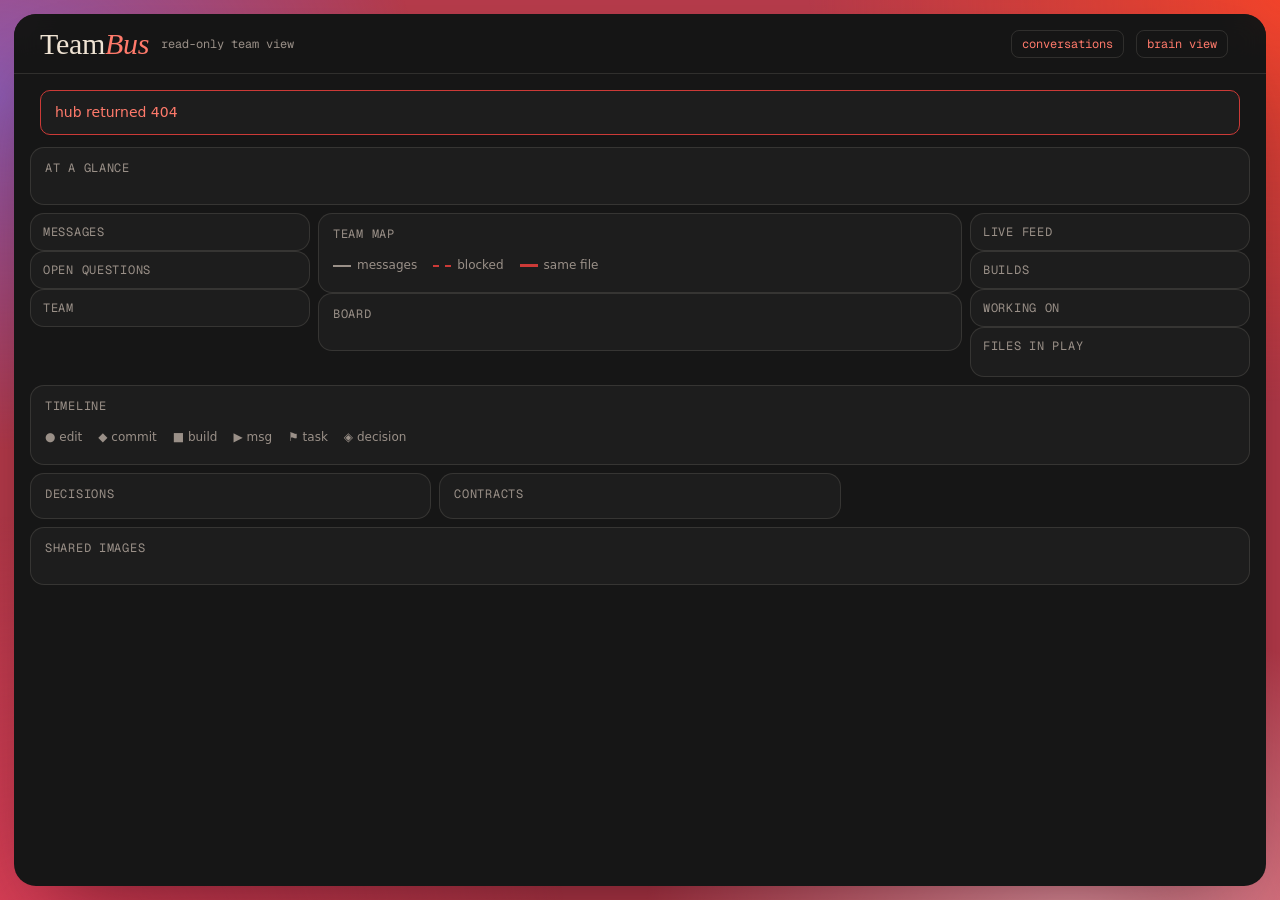
==== commit 68c79eb0: "redesign dashboard as command-center layout Three-column layout: messages/team on left, team map cen" ====
--- a/web/index.html
+++ b/web/index.html
@@ -21,10 +21,21 @@
 #upd{color:var(--mut);font:12px var(--mono);font-variant-numeric:tabular-nums}
 .live{display:inline-block;width:7px;height:7px;border-radius:50%;background:var(--ok);margin-right:7px;box-shadow:0 0 8px var(--ok);animation:b 2s infinite}@keyframes b{50%{opacity:.35}}
 @media (prefers-reduced-motion:reduce){.live{animation:none}}
-main{display:grid;gap:10px;padding:16px 16px 28px;max-width:1232px;margin:auto;grid-template-columns:repeat(auto-fit,minmax(min(340px,100%),1fr))}
+main{display:grid;gap:8px;padding:12px 16px 24px;max-width:1400px;margin:auto;grid-template-columns:1fr;grid-template-rows:auto}
+.cmd-grid{display:grid;gap:8px;grid-template-columns:280px 1fr 280px;grid-template-rows:auto;min-height:0}
+@media(max-width:960px){.cmd-grid{grid-template-columns:1fr;}}
+.cmd-grid>.left{grid-row:1;overflow-y:auto;max-height:calc(100vh - 180px)}
+.cmd-grid>.center{grid-row:1}
+.cmd-grid>.right{grid-row:1;overflow-y:auto;max-height:calc(100vh - 180px)}
+@media(max-width:960px){.cmd-grid>.left,.cmd-grid>.right{max-height:none}}
+.bottom-grid{display:grid;gap:8px;grid-template-columns:repeat(auto-fit,minmax(min(300px,100%),1fr))}
 section.hide{display:none}
-section{background:var(--panel);border:1px solid var(--line);border-radius:14px;padding:14px 18px 8px;min-width:0}
+section{background:var(--panel);border:1px solid var(--line);border-radius:14px;padding:12px 14px 8px;min-width:0}
 section.wide{grid-column:1/-1}
+section.compact{padding:10px 12px 6px}
+section.compact h2{margin-bottom:4px}
+section.compact li{padding:6px 0}
+section.compact pre{max-height:5em;margin:3px 0 0;padding:6px 8px}
 h2{font:400 12px var(--mono);color:var(--mut);margin:0 0 8px;text-transform:uppercase;letter-spacing:.06em}
 h2 b{font:600 20px var(--hand);color:var(--pink);text-transform:none;letter-spacing:0}
 ul{list-style:none;margin:0;padding:0}
@@ -56,27 +67,44 @@
 .shot figcaption{font-size:12px;color:var(--mut);margin-top:4px;overflow-wrap:anywhere}.shot figcaption b{color:var(--c);font-weight:600}.thumbs{display:flex;gap:6px;margin-top:6px}.thumbs .thumb{width:64px;aspect-ratio:1}
 #lightbox{position:fixed;inset:0;z-index:20;background:rgba(0,0,0,.72);display:flex;flex-direction:column;align-items:center;justify-content:center;gap:10px;padding:20px}#lightbox[hidden]{display:none}#lightbox img{max-width:min(96vw,1100px);max-height:78vh;border-radius:8px;background:var(--panel)}#lightbox p{color:var(--chalk);max-width:min(96vw,900px);text-align:center;margin:0}#lightbox button{font:inherit;padding:8px 14px;border-radius:8px;border:1px solid var(--line);background:var(--panel);color:var(--chalk);cursor:pointer}
 .sr{position:absolute;left:-9999px;width:1px;height:1px;overflow:hidden}
-.convs{display:flex;flex-direction:column;gap:8px;padding-bottom:8px}.msg{display:flex;gap:10px;align-items:flex-start}.msg .av{width:32px;height:32px;border-radius:50%;background:var(--cs);border:2px solid var(--c);display:flex;align-items:center;justify-content:center;font:700 12px var(--sans);color:var(--c);flex-shrink:0}.msg .body{flex:1;min-width:0}.msg .head{font-size:12px;display:flex;gap:8px;align-items:baseline}.msg .who{font-weight:700;color:var(--c)}.msg .to{color:var(--mut)}.msg .when{color:var(--mut);font-size:11px}.msg .text{margin:2px 0 0;font-size:13px;color:var(--chalk);overflow-wrap:anywhere}.msg .reply{margin:4px 0 0 0;padding:6px 10px;background:var(--chip);border-radius:8px;border-left:3px solid var(--c);font-size:12px;color:var(--mut)}
+.convs{display:flex;flex-direction:column;gap:6px;padding-bottom:6px}.msg{display:flex;gap:8px;align-items:flex-start;padding:6px 0;border-bottom:1px solid var(--line)}.msg:last-child{border-bottom:0}.msg .av{width:28px;height:28px;border-radius:50%;background:var(--cs);border:2px solid var(--c);display:flex;align-items:center;justify-content:center;font:700 10px var(--sans);color:var(--c);flex-shrink:0;box-shadow:0 0 8px var(--cs)}.msg .body{flex:1;min-width:0}.msg .head{font-size:11px;display:flex;gap:6px;align-items:baseline;flex-wrap:wrap}.msg .who{font-weight:700;color:var(--c)}.msg .to{color:var(--mut)}.msg .when{color:var(--mut);font-size:10px;margin-left:auto}.msg .text{margin:2px 0 0;font-size:12px;color:var(--chalk);overflow-wrap:anywhere;line-height:1.4}.msg .reply{margin:4px 0 0;padding:5px 8px;background:var(--chip);border-radius:6px;border-left:2px solid var(--c);font-size:11px;color:var(--mut);line-height:1.3}
+svg.viz .node circle.core{filter:drop-shadow(0 0 6px var(--c))}svg.viz .node.working circle.ring{filter:drop-shadow(0 0 10px var(--ok));animation:pulse 2s infinite}
+@keyframes pulse{50%{opacity:.6}}
+.feed-item{padding:5px 0;border-bottom:1px solid var(--line);font-size:12px;display:flex;gap:6px;align-items:baseline}.feed-item:last-child{border-bottom:0}.feed-item .kind{font:500 10px var(--mono);color:var(--mut);background:var(--chip);padding:2px 5px;border-radius:4px;white-space:nowrap}.feed-item .who{color:var(--c);font-weight:600;white-space:nowrap}.feed-item .what{color:var(--chalk);flex:1;min-width:0;overflow:hidden;text-overflow:ellipsis;white-space:nowrap}.feed-item .ts{color:var(--mut);font-size:10px;white-space:nowrap}
+.stat-big{text-align:center;padding:8px 0}.stat-big .num{font:700 28px var(--sans);color:var(--pink);text-shadow:0 0 14px rgba(204,58,55,.4)}.stat-big .lbl{font:500 11px var(--mono);color:var(--mut);margin-top:2px}
+.stat-row{display:grid;grid-template-columns:repeat(auto-fit,minmax(80px,1fr));gap:6px;padding:4px 0 8px}
 </style></head><body>
 <div class="aura"></div>
 <div class="stage">
 <header><h1>Team<i>Bus</i></h1><span class="m">read-only team view</span><a href="conversations" id="conv-link">conversations</a><a href="brain" id="brain-link">brain view</a><span id="upd"></span></header>
 <div id="err"></div>
 <main>
- <section class="wide"><h2>At a glance</h2><div class="stats" id="stats"></div></section>
- <section class="wide"><h2>Team map: who is talking to whom, who is blocked, who is on the same file</h2><div id="map"></div><div class="legend"><span><i></i>messages (last hour; thicker = more)</span><span><i class="b"></i>blocked task: owner to the agent who asked for it</span><span><i class="s"></i>editing the same file</span><span>green ring = working now, dashed = offline</span></div><p class="sr" id="mapsr"></p></section>
- <section class="wide" id="sec-conv"><h2>Recent conversations</h2><div id="convbox"></div></section>
- <section class="wide" id="sec-board"><h2>Board</h2><div class="board" id="board"></div></section>
- <section><h2>Team</h2><ul id="agents"></ul></section>
- <section id="sec-decisions"><h2>Decisions in force</h2><ul id="decisions"></ul></section>
- <section id="sec-questions"><h2>Open questions</h2><ul id="questions"></ul></section>
- <section class="wide" id="sec-timeline"><h2>Timeline: the last two hours, one lane per agent</h2><div id="timeline"></div><div class="legend"><span>● editing</span><span>◆ commit</span><span>■ build (red = failed)</span><span>▶ message sent</span><span>⚑ task update</span><span>◈ decision or contract</span><span>▭ image shared</span></div></section>
- <section id="sec-intents"><h2>Working on now</h2><ul id="intents"></ul></section>
- <section id="sec-contracts"><h2>Contracts (breaking changes)</h2><ul id="contracts"></ul></section>
- <section id="sec-builds"><h2>Recent builds</h2><ul id="builds"></ul></section>
- <section class="wide" id="sec-files"><h2>Files in play</h2><div class="files" id="files"></div></section>
- <section class="wide" id="sec-gallery"><h2>Shared images (screenshots, mockups)</h2><div class="gallery" id="gallery"></div></section>
- <section class="wide" id="sec-feed"><h2>Live feed</h2><ul id="feed"></ul></section>
+ <section class="wide"><h2>At a glance</h2><div class="stat-row" id="stats"></div></section>
+ <div class="cmd-grid">
+  <div class="left">
+   <section class="compact" id="sec-conv"><h2>Messages</h2><div id="convbox"></div></section>
+   <section class="compact" id="sec-questions"><h2>Open questions</h2><ul id="questions"></ul></section>
+   <section class="compact"><h2>Team</h2><ul id="agents"></ul></section>
+  </div>
+  <div class="center">
+   <section><h2>Team map</h2><div id="map"></div><div class="legend"><span><i></i>messages</span><span><i class="b"></i>blocked</span><span><i class="s"></i>same file</span></div><p class="sr" id="mapsr"></p></section>
+   <section class="wide" id="sec-board"><h2>Board</h2><div class="board" id="board"></div></section>
+  </div>
+  <div class="right">
+   <section class="compact" id="sec-feed"><h2>Live feed</h2><div id="feedbox"></div></section>
+   <section class="compact" id="sec-builds"><h2>Builds</h2><ul id="builds"></ul></section>
+   <section class="compact" id="sec-intents"><h2>Working on</h2><ul id="intents"></ul></section>
+   <section class="compact" id="sec-files"><h2>Files in play</h2><div class="files" id="files"></div></section>
+  </div>
+ </div>
+ <div class="bottom-grid">
+  <section class="wide" id="sec-timeline"><h2>Timeline</h2><div id="timeline"></div><div class="legend"><span>● edit</span><span>◆ commit</span><span>■ build</span><span>▶ msg</span><span>⚑ task</span><span>◈ decision</span></div></section>
+ </div>
+ <div class="bottom-grid">
+  <section id="sec-decisions"><h2>Decisions</h2><ul id="decisions"></ul></section>
+  <section id="sec-contracts"><h2>Contracts</h2><ul id="contracts"></ul></section>
+  <section class="wide" id="sec-gallery"><h2>Shared images</h2><div class="gallery" id="gallery"></div></section>
+ </div>
 </main>
 </div>
 <div id="lightbox" role="dialog" aria-modal="true" aria-label="Image" hidden><img id="lbimg" alt=""><p id="lbcap"></p><button type="button" id="lbclose">Close</button></div>
@@ -124,9 +152,9 @@
   // at a glance
   const cnt = (s) => tasks.filter((t) => t.status === s).length, working = agents.filter((a) => a.state === "working").length, unread = (d.questions || []).filter((q) => !q.read).length;
   const st = $("stats"); st.replaceChildren();
-  const chip = (b, t, hot) => { const s = dom("span", "stat" + (hot ? " hot" : "")); s.append(dom("b", "", b), t); st.append(s); };
-  chip(agents.length, "agents (" + working + " working)"); chip(cnt("open") + cnt("claimed"), "tasks in progress or open"); chip(cnt("blocked"), "blocked", cnt("blocked") > 0); chip(cnt("done"), "done today");
-  chip(clashes.length, "files two agents are editing", clashes.length > 0); chip(unread, "unread messages", unread > 2); const lastC = ev.filter((e) => e.kind === "commit").pop(); chip(lastC ? ago(lastC.ts, n) : "none", "last commit");
+  const bigStat = (num, lbl, glow) => { const s = dom("div", "stat-big"); const n2 = dom("div", "num", String(num)); if (glow) n2.style.color = glow; s.append(n2, dom("div", "lbl", lbl)); st.append(s); };
+  bigStat(agents.length, working + " working", working ? "var(--ok)" : null); bigStat(cnt("open") + cnt("claimed"), "tasks active"); bigStat(cnt("blocked"), "blocked", cnt("blocked") ? "var(--pink)" : null); bigStat(cnt("done"), "done today", cnt("done") ? "var(--ok)" : null);
+  bigStat(clashes.length, "file conflicts", clashes.length ? "var(--pink)" : null); bigStat(unread, "unread msgs", unread > 2 ? "var(--pink)" : null); const lastC = ev.filter((e) => e.kind === "commit").pop(); bigStat(lastC ? ago(lastC.ts, n).replace(" ago", "") : "—", "last commit");
   // team map
   const map = $("map"); map.replaceChildren();
   if (!agents.length) map.append(dom("p", "empty", "No agents have joined yet."));
@@ -134,7 +162,10 @@
     const W = 760, Ht = Math.min(380, 120 + agents.length * 60), cx = W / 2, cy = Ht / 2 - 6, rx = Math.min(300, 60 + agents.length * 34), ry = Math.min(135, Ht / 2 - 40), pos = {};
     agents.forEach((a, i) => { const t = agents.length === 1 ? 0 : (2 * Math.PI * i) / agents.length - Math.PI / 2; pos[a.agent_id] = [cx + rx * Math.cos(t), cy + ry * Math.sin(t)]; });
     const svg = el("svg", { class: "viz", viewBox: `0 0 ${W} ${Ht}`, role: "img", "aria-label": "Team map" });
-    svg.append(el("defs", {}, el("marker", { id: "arr", viewBox: "0 0 8 8", refX: 7, refY: 4, markerWidth: 9, markerHeight: 9, markerUnits: "userSpaceOnUse", orient: "auto" }, el("path", { d: "M0 0 L8 4 L0 8 z", class: "mut" }))));
+    const glow = el("filter", { id: "glow", x: "-50%", y: "-50%", width: "200%", height: "200%" }); glow.append(el("feGaussianBlur", { stdDeviation: "3", result: "blur" }), el("feMerge", {}, el("feMergeNode", { in: "blur" }), el("feMergeNode", { in: "SourceGraphic" })));
+    const gridPat = el("pattern", { id: "grid", width: 40, height: 40, patternUnits: "userSpaceOnUse" }); gridPat.append(el("path", { d: "M 40 0 L 0 0 0 40", fill: "none", stroke: "var(--chalk)", "stroke-opacity": ".06", "stroke-width": .5 }));
+    svg.append(el("defs", {}, el("marker", { id: "arr", viewBox: "0 0 8 8", refX: 7, refY: 4, markerWidth: 9, markerHeight: 9, markerUnits: "userSpaceOnUse", orient: "auto" }, el("path", { d: "M0 0 L8 4 L0 8 z", class: "mut" })), glow, gridPat));
+    svg.append(el("rect", { width: W, height: Ht, fill: "url(#grid)" }));
     const edges = [], sr = [], msgs = {};
     for (const e of ev) if (e.kind === "message" && n - e.ts < 3600 && pos[e.agent] && pos[e.to]) { const k = e.agent + ">" + e.to; msgs[k] = (msgs[k] || 0) + 1; }
     for (const k in msgs) { const [a, b] = k.split(">"); edges.push({ a, b, cls: "edge", w: 1 + Math.min(msgs[k], 6) * 0.9, arrow: true, curve: 26 }); sr.push(`${a} sent ${msgs[k]} message(s) to ${b}`); }
@@ -144,12 +175,15 @@
       const [x1, y1] = pos[e.a], [x2, y2] = pos[e.b], mx = (x1 + x2) / 2, my = (y1 + y2) / 2, dx = x2 - x1, dy = y2 - y1, L = Math.hypot(dx, dy) || 1, q = [mx - (dy / L) * e.curve, my + (dx / L) * e.curve];
       const sh = (x, y, tx, ty) => { const l = Math.hypot(tx - x, ty - y) || 1; return [x + ((tx - x) / l) * 30, y + ((ty - y) / l) * 30]; };      // stop at the node's edge
       const [sx, sy] = sh(x1, y1, q[0], q[1]), [ex, ey] = sh(x2, y2, q[0], q[1]);
-      const p = el("path", { class: e.cls, d: `M${sx} ${sy} Q${q[0]} ${q[1]} ${ex} ${ey}`, "stroke-width": e.w }); if (e.arrow) p.setAttribute("marker-end", "url(#arr)"); svg.append(p);
+      const pathD = `M${sx} ${sy} Q${q[0]} ${q[1]} ${ex} ${ey}`;
+      const p = el("path", { class: e.cls, d: pathD, "stroke-width": e.w }); if (e.arrow) p.setAttribute("marker-end", "url(#arr)"); svg.append(p);
+      if (!e.cls.includes("block")) { const dot = el("circle", { r: 3, fill: "var(--chalk)", opacity: ".7", filter: "url(#glow)" }); const anim = el("animateMotion", { dur: (2 + Math.random() * 2) + "s", repeatCount: "indefinite" }); anim.append(el("mpath", { href: "" })); dot.append(el("animateMotion", { dur: (2 + Math.random() * 2) + "s", repeatCount: "indefinite", path: pathD })); svg.append(dot); }
     }
     for (const a of agents) {
       const [x, y] = pos[a.agent_id], g = el("g", { class: "node agent " + (a.state === "working" ? "working" : (a.state === "offline" || a.state === "never connected") ? "offline" : ""), transform: `translate(${x} ${y})` });
       g.style.setProperty("--h", hue(group(a))); const ini = a.agent_id.split("-").map((s) => s[0] || "").join("").slice(0, 2).toUpperCase();
-      g.append(el("title", {}, document.createTextNode(`${a.agent_id}${a.role ? " (" + a.role + ")" : ""}: ${a.state || "unknown"}`)), el("circle", { class: "ring", r: 31 }), el("circle", { class: "core", r: 26 }), el("text", { class: "ini", y: 5 }, document.createTextNode(ini)),
+      const ring = el("circle", { class: "ring", r: 31 }); const core = el("circle", { class: "core", r: 26, filter: "url(#glow)" });
+      g.append(el("title", {}, document.createTextNode(`${a.agent_id}${a.role ? " (" + a.role + ")" : ""}: ${a.state || "unknown"}`)), ring, core, el("text", { class: "ini", y: 5 }, document.createTextNode(ini)),
         el("text", { y: 46, "text-anchor": "middle" }, document.createTextNode(a.agent_id.length > 18 ? a.agent_id.slice(0, 17) + "…" : a.agent_id)), el("text", { y: 59, "text-anchor": "middle", class: "mut" }, document.createTextNode((a.role || "") + (a.state ? " · " + a.state : ""))));
       svg.append(g);
     }
@@ -215,7 +249,8 @@
     fill("contracts", d.contracts, (li, c) => { li.append(span("warn", c.name), span("m", "  by " + c.agent_id + " · " + ago(c.ts, n)), pre(c.spec + "\nconsumers: " + JSON.parse(c.files).join(", "))); });
     fill("builds", d.builds, (li, b) => { li.append(span(b.ok ? "ok" : "bad", b.ok ? "✔ pass" : "✘ FAIL"), span("", "  " + b.agent_id), span("m", "  " + (b.cmd || "") + " · " + ago(b.ts, n))); if (!b.ok && b.fixed_ts) li.append(span("ok", "  fixed after " + Math.max(1, Math.round((b.fixed_ts - b.ts) / 60)) + " min")); if (!b.ok) li.append(pre(b.log_tail || "")); });
     fill("decisions", d.decisions || [], (li, x) => { li.append(span("tag", x.topic), span("", " " + x.text), span("m", "  · " + x.agent_id + ", " + ago(x.ts, n))); });
-    fill("feed", d.feed, (li, f) => { li.append(span("m", f.type + " "), span("", f.agent_id + " "), span("m", f.text), f.status ? span("tag", f.status) : "", span("m", "  " + ago(f.ts, n)), f.note ? span("m", "  · " + f.note) : ""); });
+    const fb2 = $("feedbox"); fb2.replaceChildren();
+    for (const f of (d.feed || []).slice(0, 25)) { const row = dom("div", "feed-item agent"); row.style.setProperty("--h", H(d, f.agent_id)); const kind = dom("span", "kind", f.type); const who = dom("span", "who", f.agent_id); const what = dom("span", "what", f.text); const ts2 = dom("span", "ts", ago(f.ts, n)); row.append(kind, who, what, ts2); fb2.append(row); }
     // recent conversations inline
     const cb = $("convbox"); cb.replaceChildren();
     const msgs = (d.questions || []).slice().sort((a, b) => b.ts - a.ts).slice(0, 12);
@@ -232,6 +267,7 @@
     hideIf("sec-files", !(d.intents || []).length);
     hideIf("sec-gallery", !(d.attachments || []).length);
     hideIf("sec-feed", !(d.feed || []).length);
+    hideIf("sec-timeline", !(d.events || []).length);
     const u = $("upd"); u.replaceChildren(dom("span", "live"), "updated " + new Date().toLocaleTimeString());
   } catch (e) { $("err").textContent = e.message; $("err").style.display = "block"; }
 }
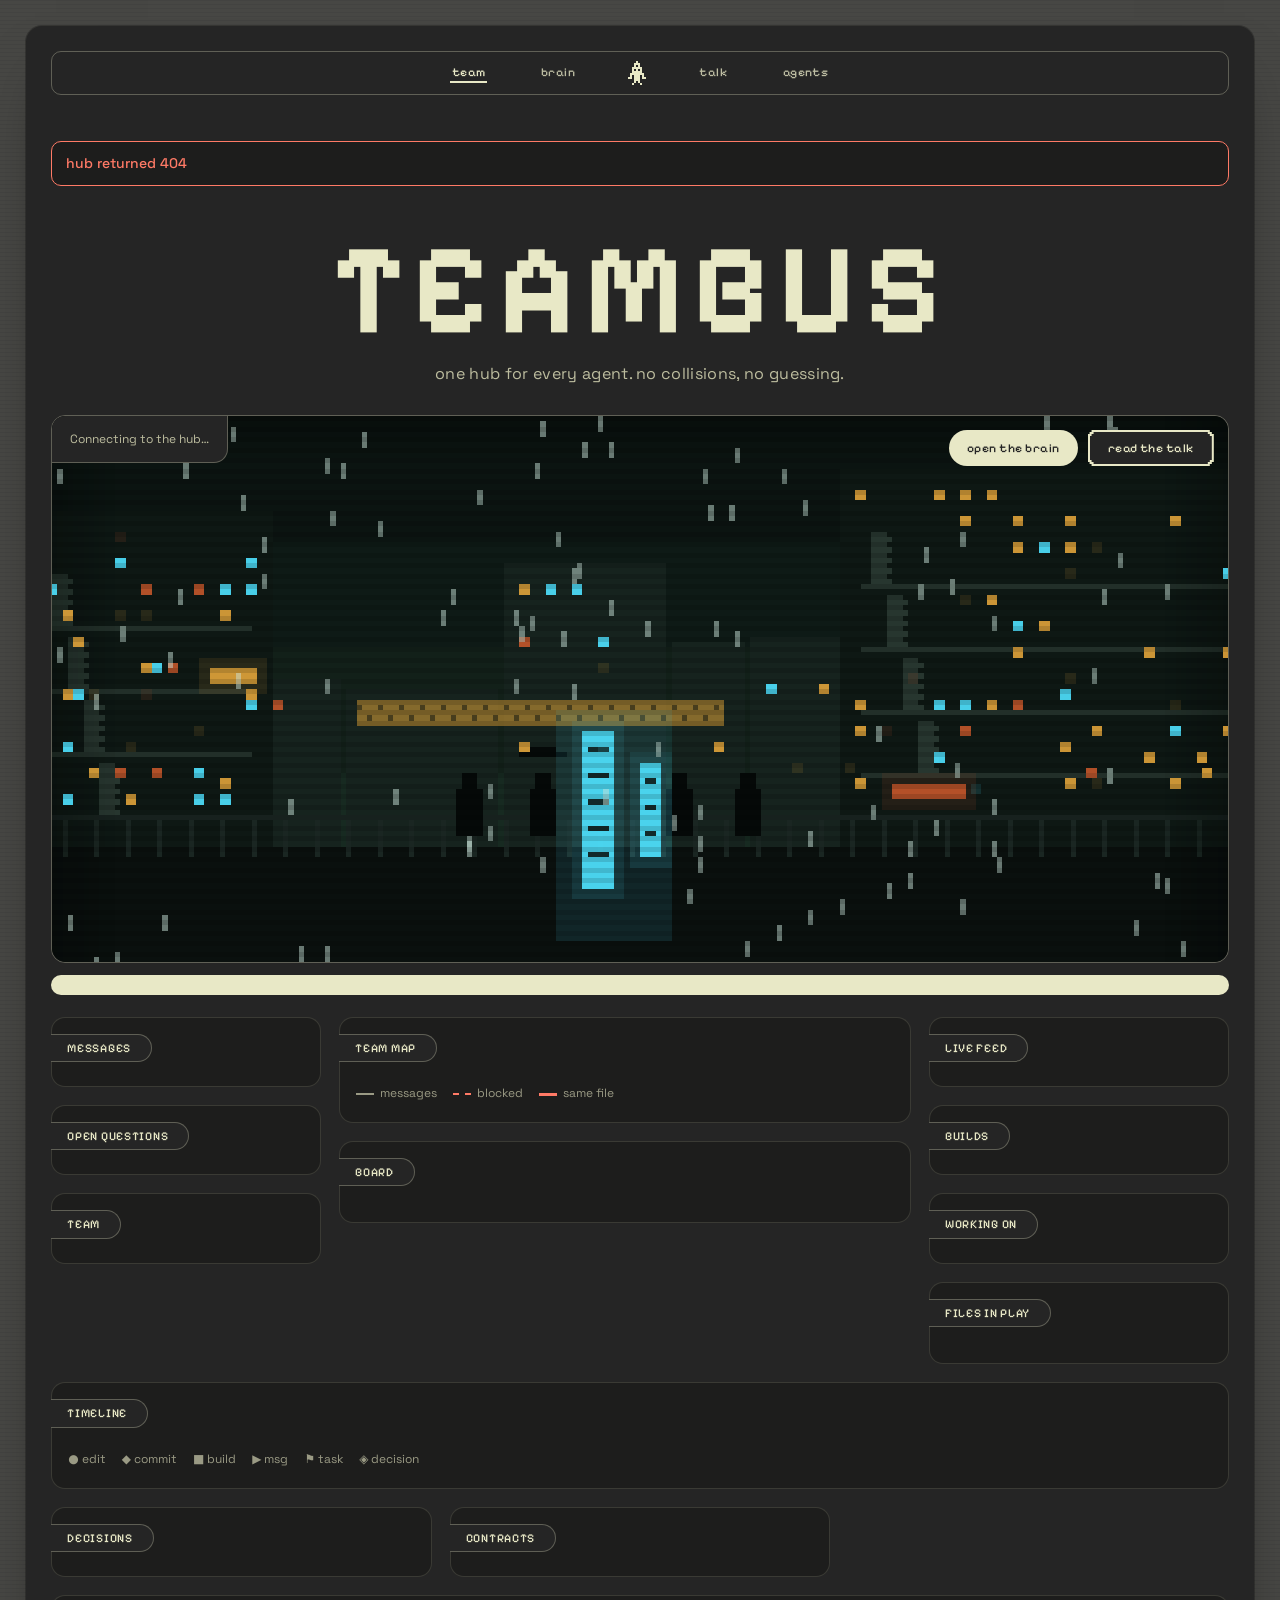
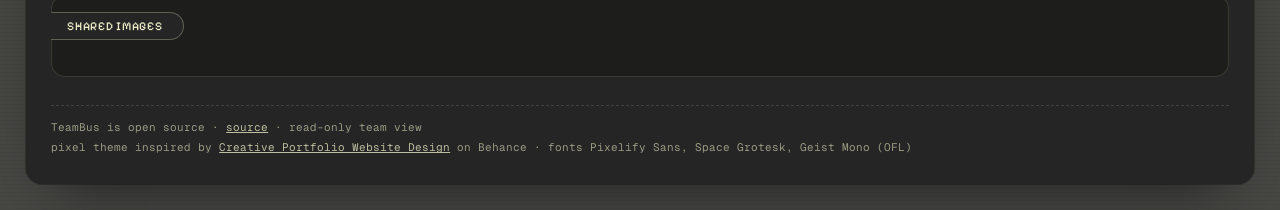
==== commit cb722d7c: "Pixel-gaming redesign of the whole web UI Every page (team dashboard, brain + terrain, agent, conver" ====
--- a/web/index.html
+++ b/web/index.html
@@ -1,100 +1,65 @@
 <!doctype html>
 <html lang="en"><head><meta charset="utf-8"><meta name="viewport" content="width=device-width,initial-scale=1,viewport-fit=cover"><meta name="color-scheme" content="dark"><title>TeamBus</title>
+<link rel="stylesheet" href="assets/pixel.css">
 <style>
-@font-face{font-family:"Instrument Serif";src:url("assets/InstrumentSerif-Regular.woff2") format("woff2");font-display:swap}
-@font-face{font-family:"Caveat";src:url("assets/Caveat-SemiBold.woff2") format("woff2");font-weight:600;font-display:swap}
-@font-face{font-family:"Geist";src:url("assets/Geist-Variable.woff2") format("woff2");font-weight:100 900;font-display:swap}
-@font-face{font-family:"Geist Mono";src:url("assets/GeistMono-Variable.woff2") format("woff2");font-weight:100 900;font-display:swap}
-/* Dark stage floating on a red aura (shared with brain.html). Shape rule: panels 14px, controls 8px. */
-:root{color-scheme:dark;--stage:#161616;--panel:#1d1d1d;--line:rgba(239,227,211,.12);--chalk:#efe3d3;--mut:#9a9088;--red:#cc3a37;--pink:#ff7a6b;--ok:#8fd3a8;--gold:#e8b44a;
-  --serif:"Instrument Serif","Times New Roman",serif;--hand:"Caveat","Segoe Print",cursive;--sans:"Geist",ui-sans-serif,system-ui,sans-serif;--mono:"Geist Mono",ui-monospace,Menlo,Consolas,monospace;
-  --bg:var(--stage);--fg:var(--chalk);--accent:var(--red);--chip:rgba(239,227,211,.06);--bar:rgba(22,22,22,.78)}
-*{box-sizing:border-box}
-body{margin:0;background:#b83c4c;color:var(--chalk);font:14px/1.5 var(--sans);padding:14px;-webkit-font-smoothing:antialiased}
-.aura{position:fixed;inset:-20%;z-index:0;pointer-events:none;background:radial-gradient(34% 40% at 14% 22%,#8d5cb4,transparent 70%),radial-gradient(38% 46% at 86% 14%,#f2442b,transparent 70%),radial-gradient(34% 36% at 74% 88%,#f4a6b2,transparent 70%),radial-gradient(40% 50% at 18% 90%,#e0405a,transparent 70%)}
-.stage{position:relative;z-index:1;background:var(--stage);border-radius:22px;min-height:calc(100vh - 28px);box-shadow:0 40px 90px -30px rgba(40,0,10,.6);overflow:clip}
-header{position:sticky;top:0;z-index:5;display:flex;align-items:center;gap:12px;padding:0 max(16px,calc((100% - 1200px)/2));height:60px;background:var(--bar);border-bottom:1px solid var(--line);-webkit-backdrop-filter:blur(16px) saturate(140%);backdrop-filter:blur(16px) saturate(140%)}
-h1{font:400 30px/1 var(--serif);margin:0;letter-spacing:-.01em}
-h1 i{color:var(--pink)}
-header .m{font:12px var(--mono)}
-#conv-link,#brain-link{color:var(--pink);font:12px var(--mono);text-decoration:none;border:1px solid var(--line);border-radius:8px;padding:5px 10px}#conv-link{margin-left:auto}#conv-link:hover,#brain-link:hover{border-color:var(--pink)}
-#upd{color:var(--mut);font:12px var(--mono);font-variant-numeric:tabular-nums}
-.live{display:inline-block;width:7px;height:7px;border-radius:50%;background:var(--ok);margin-right:7px;box-shadow:0 0 8px var(--ok);animation:b 2s infinite}@keyframes b{50%{opacity:.35}}
-@media (prefers-reduced-motion:reduce){.live{animation:none}}
-main{display:grid;gap:8px;padding:12px 16px 24px;max-width:1400px;margin:auto;grid-template-columns:1fr;grid-template-rows:auto}
-.cmd-grid{display:grid;gap:8px;grid-template-columns:280px 1fr 280px;grid-template-rows:auto;min-height:0}
-@media(max-width:960px){.cmd-grid{grid-template-columns:1fr;}}
-.cmd-grid>.left{grid-row:1;overflow-y:auto;max-height:calc(100vh - 180px)}
-.cmd-grid>.center{grid-row:1}
-.cmd-grid>.right{grid-row:1;overflow-y:auto;max-height:calc(100vh - 180px)}
-@media(max-width:960px){.cmd-grid>.left,.cmd-grid>.right{max-height:none}}
-.bottom-grid{display:grid;gap:8px;grid-template-columns:repeat(auto-fit,minmax(min(300px,100%),1fr))}
-section.hide{display:none}
-section{background:var(--panel);border:1px solid var(--line);border-radius:14px;padding:12px 14px 8px;min-width:0}
+.hero{margin-top:4px}.hero canvas{aspect-ratio:224/104}
+.dock .it b{min-width:1ch}
+main{display:flex;flex-direction:column;gap:18px;margin-top:6px}
+.cmd-grid{display:grid;grid-template-columns:minmax(0,270px) minmax(0,1fr) minmax(0,300px);gap:18px;align-items:start}
+.cmd-grid>div{display:flex;flex-direction:column;gap:18px;min-width:0}
+.cmd-grid>.right{max-height:calc(100vh - 120px);overflow-y:auto;scrollbar-width:thin;scrollbar-color:var(--line) transparent}
+@media(max-width:1020px){.cmd-grid{grid-template-columns:1fr}.cmd-grid>.right{max-height:none}}
+.bottom-grid{display:grid;gap:18px;grid-template-columns:repeat(auto-fit,minmax(min(300px,100%),1fr))}
 section.wide{grid-column:1/-1}
-section.compact{padding:10px 12px 6px}
-section.compact h2{margin-bottom:4px}
-section.compact li{padding:6px 0}
-section.compact pre{max-height:5em;margin:3px 0 0;padding:6px 8px}
-h2{font:400 12px var(--mono);color:var(--mut);margin:0 0 8px;text-transform:uppercase;letter-spacing:.06em}
-h2 b{font:600 20px var(--hand);color:var(--pink);text-transform:none;letter-spacing:0}
-ul{list-style:none;margin:0;padding:0}
-li{padding:10px 0;border-top:1px solid var(--line);overflow-wrap:anywhere}li:first-child{border-top:0}
-.dot{display:inline-block;width:8px;height:8px;border-radius:50%;background:var(--mut);opacity:.55;margin-right:9px}.dot.on{background:var(--ok);opacity:1}
-.m{color:var(--mut)}
-.tag{display:inline-block;background:var(--chip);color:var(--mut);font:500 11px/1 var(--mono);padding:4px 7px;border-radius:6px;margin-left:7px;vertical-align:1px}
-.ok{color:var(--ok);font-weight:600}.bad{color:var(--pink);font-weight:600}.warn{color:var(--pink);font-weight:600}
-pre{margin:6px 0 0;padding:9px 11px;white-space:pre-wrap;background:var(--chip);color:var(--mut);font:12px/1.5 var(--mono);max-height:8.5em;overflow:hidden;border-radius:8px}
-.empty{color:var(--mut)}
-#err{display:none;margin:16px auto 0;width:min(1200px,calc(100% - 32px));padding:11px 14px;border-radius:10px;font-weight:500;color:var(--pink);border:1px solid var(--red);background:var(--panel)}
-a:focus-visible,button:focus-visible{outline:2px solid var(--pink);outline-offset:2px}
-@media (max-width:520px){header>.m{display:none}main{padding-inline:12px}body{padding:8px}.stage{min-height:calc(100vh - 16px)}}
+.agent{--c:hsl(var(--h) 62% 70%);--cs:hsl(var(--h) 62% 70% / .16)}
+.agent-link{color:hsl(var(--h,0) 62% 74%);text-decoration:none;font-weight:600}.agent-link:hover{text-decoration:underline}
 li.done{opacity:.55;text-decoration:line-through}
-/* visual views: every agent gets a stable hue from its owner (or its own name), used for nodes, cards, chips and timeline marks */
-.agent{--c:hsl(var(--h) 70% 62%);--cs:hsl(var(--h) 70% 62% / .16)}
-.stats{display:flex;flex-wrap:wrap;gap:8px;padding:2px 0 10px}.stat{padding:7px 11px;border-radius:10px;background:var(--chip);color:var(--chalk);font-size:13px}.stat b{font-variant-numeric:tabular-nums;margin-right:4px}.stat.hot{color:var(--red);background:transparent;border:1px solid var(--red)}
-svg.viz{width:100%;height:auto;display:block}svg.viz text{fill:var(--chalk);font:11px var(--sans)}svg.viz .mut{fill:var(--mut)}
-.node circle.core{fill:var(--cs);stroke:var(--c);stroke-width:2}.node.working circle.ring{fill:none;stroke:var(--ok);stroke-width:3}.node.offline circle.core{stroke-dasharray:3 3;opacity:.6}.node text.ini{fill:var(--c);font-weight:700;font-size:13px;text-anchor:middle}
-.edge{fill:none;stroke:var(--chalk);opacity:.4}.edge.block{stroke:var(--red);stroke-dasharray:5 4;opacity:.95}.edge.same{stroke:var(--red);stroke-width:2.5;opacity:.95}
-.legend{display:flex;flex-wrap:wrap;gap:6px 16px;color:var(--mut);font-size:12px;padding:6px 0 10px}.legend i{display:inline-block;width:18px;border-top:2px solid var(--mut);vertical-align:middle;margin-right:6px}.legend i.b{border-top:2px dashed var(--red)}.legend i.s{border-top:3px solid var(--red)}
-.board{display:grid;gap:10px;grid-template-columns:repeat(4,minmax(0,1fr));padding-bottom:12px}@media (max-width:900px){.board{grid-template-columns:repeat(2,minmax(0,1fr))}}@media (max-width:520px){.board{grid-template-columns:1fr}}
-.col{background:var(--chip);border-radius:10px;padding:8px;min-width:0}.col h3{margin:2px 4px 8px;font:500 12px var(--mono);color:var(--mut);display:flex;justify-content:space-between}
-.card{background:var(--panel);border:1px solid var(--line);border-left:4px solid var(--c,var(--line));border-radius:8px;padding:8px 10px;margin-bottom:8px;overflow-wrap:anywhere}.card.done{opacity:.6}.card .who{font-size:12px;color:var(--c,var(--mut));font-weight:600}.card .why{font-size:12px;color:var(--pink);margin-top:4px}
+.legend{display:flex;flex-wrap:wrap;gap:6px 16px;color:var(--mut);font-size:12px;padding:8px 0 10px}.legend i{display:inline-block;width:18px;border-top:2px solid var(--mut);vertical-align:middle;margin-right:6px}.legend i.b{border-top:2px dashed var(--rose)}.legend i.s{border-top:3px solid var(--rose)}
+svg.viz{width:100%;height:auto;display:block}svg.viz text{fill:var(--cream);font:11px var(--sans)}svg.viz .mut{fill:var(--mut)}
+.node rect.core{fill:var(--cs);stroke:var(--c);stroke-width:2}.node rect.ring{fill:none;stroke:var(--leaf);stroke-width:3;stroke-dasharray:6 4}.node.offline rect.core{stroke-dasharray:3 3;opacity:.55}.node .spr{fill:var(--c)}
+.node.working rect.ring{animation:blink 1.6s steps(2) infinite}
+.edge{fill:none;stroke:var(--cream);opacity:.35}.edge.block{stroke:var(--rose);stroke-dasharray:5 4;opacity:.95}.edge.same{stroke:var(--rose);stroke-width:2.5;opacity:.95}
+.board{display:grid;gap:12px;grid-template-columns:repeat(4,minmax(0,1fr));padding-bottom:12px}@media(max-width:900px){.board{grid-template-columns:repeat(2,minmax(0,1fr))}}@media(max-width:520px){.board{grid-template-columns:1fr}}
+.col{background:var(--chip);border-radius:10px;padding:10px;min-width:0}.col h3{display:flex;justify-content:space-between;color:var(--cream-2);margin:2px 4px 10px}
+.card{background:var(--ink);border:1px solid var(--line-2);border-left:4px solid var(--c,var(--line));border-radius:8px;padding:9px 11px;margin-bottom:9px;overflow-wrap:anywhere}.card.done{opacity:.6}.card .who{font-size:12px;color:var(--c,var(--mut));font-weight:600}.card .why{font-size:12px;color:var(--rose);margin-top:4px}
 .files{display:flex;flex-direction:column;gap:10px;padding-bottom:12px}.dir{font:12px var(--mono);color:var(--mut)}.chips{display:flex;flex-wrap:wrap;gap:6px;margin-top:4px}
-.fchip{font:12px var(--mono);padding:4px 8px;border-radius:6px;background:var(--cs);color:var(--c);border:1px solid transparent}.fchip.clash{border-color:var(--red);color:var(--pink);font-weight:700}
-.agent-link{color:hsl(var(--h,0) 70% 62%);text-decoration:none;font-weight:600}.agent-link:hover{text-decoration:underline}
-.gallery{display:grid;grid-template-columns:repeat(auto-fill,minmax(150px,1fr));gap:12px;padding-bottom:12px}.shot{margin:0;min-width:0}.shot img,.thumb{display:block;width:100%;aspect-ratio:4/3;object-fit:cover;border-radius:8px;background:var(--chip);border:1px solid var(--line);cursor:zoom-in}
+.fchip{font:12px var(--mono);padding:4px 8px;border-radius:4px;background:var(--cs);color:var(--c);border:1px solid transparent}.fchip.clash{border-color:var(--rose);color:var(--rose);font-weight:700}
+.gallery{display:grid;grid-template-columns:repeat(auto-fill,minmax(150px,1fr));gap:12px;padding-bottom:12px}.shot{margin:0;min-width:0}.shot img,.thumb{display:block;width:100%;aspect-ratio:4/3;object-fit:cover;border-radius:8px;background:var(--chip);border:1px solid var(--line);cursor:zoom-in;image-rendering:auto}
 .shot figcaption{font-size:12px;color:var(--mut);margin-top:4px;overflow-wrap:anywhere}.shot figcaption b{color:var(--c);font-weight:600}.thumbs{display:flex;gap:6px;margin-top:6px}.thumbs .thumb{width:64px;aspect-ratio:1}
-#lightbox{position:fixed;inset:0;z-index:20;background:rgba(0,0,0,.72);display:flex;flex-direction:column;align-items:center;justify-content:center;gap:10px;padding:20px}#lightbox[hidden]{display:none}#lightbox img{max-width:min(96vw,1100px);max-height:78vh;border-radius:8px;background:var(--panel)}#lightbox p{color:var(--chalk);max-width:min(96vw,900px);text-align:center;margin:0}#lightbox button{font:inherit;padding:8px 14px;border-radius:8px;border:1px solid var(--line);background:var(--panel);color:var(--chalk);cursor:pointer}
+#lightbox{position:fixed;inset:0;z-index:20;background:rgba(10,10,9,.82);display:flex;flex-direction:column;align-items:center;justify-content:center;gap:12px;padding:20px}#lightbox[hidden]{display:none}#lightbox img{max-width:min(96vw,1100px);max-height:78vh;border-radius:8px;background:var(--ink-2);border:1px solid var(--line)}#lightbox p{max-width:min(96vw,900px);text-align:center;margin:0}
 .sr{position:absolute;left:-9999px;width:1px;height:1px;overflow:hidden}
-.convs{display:flex;flex-direction:column;gap:6px;padding-bottom:6px}.msg{display:flex;gap:8px;align-items:flex-start;padding:6px 0;border-bottom:1px solid var(--line)}.msg:last-child{border-bottom:0}.msg .av{width:28px;height:28px;border-radius:50%;background:var(--cs);border:2px solid var(--c);display:flex;align-items:center;justify-content:center;font:700 10px var(--sans);color:var(--c);flex-shrink:0;box-shadow:0 0 8px var(--cs)}.msg .body{flex:1;min-width:0}.msg .head{font-size:11px;display:flex;gap:6px;align-items:baseline;flex-wrap:wrap}.msg .who{font-weight:700;color:var(--c)}.msg .to{color:var(--mut)}.msg .when{color:var(--mut);font-size:10px;margin-left:auto}.msg .text{margin:2px 0 0;font-size:12px;color:var(--chalk);overflow-wrap:anywhere;line-height:1.4}.msg .reply{margin:4px 0 0;padding:5px 8px;background:var(--chip);border-radius:6px;border-left:2px solid var(--c);font-size:11px;color:var(--mut);line-height:1.3}
-svg.viz .node circle.core{filter:drop-shadow(0 0 6px var(--c))}svg.viz .node.working circle.ring{filter:drop-shadow(0 0 10px var(--ok));animation:pulse 2s infinite}
-@keyframes pulse{50%{opacity:.6}}
-.feed-item{padding:5px 0;border-bottom:1px solid var(--line);font-size:12px;display:flex;gap:6px;align-items:baseline}.feed-item:last-child{border-bottom:0}.feed-item .kind{font:500 10px var(--mono);color:var(--mut);background:var(--chip);padding:2px 5px;border-radius:4px;white-space:nowrap}.feed-item .who{color:var(--c);font-weight:600;white-space:nowrap}.feed-item .what{color:var(--chalk);flex:1;min-width:0;overflow:hidden;text-overflow:ellipsis;white-space:nowrap}.feed-item .ts{color:var(--mut);font-size:10px;white-space:nowrap}
-.stat-big{text-align:center;padding:8px 0}.stat-big .num{font:700 28px var(--sans);color:var(--pink);text-shadow:0 0 14px rgba(204,58,55,.4)}.stat-big .lbl{font:500 11px var(--mono);color:var(--mut);margin-top:2px}
-.stat-row{display:grid;grid-template-columns:repeat(auto-fit,minmax(80px,1fr));gap:6px;padding:4px 0 8px}
+.convs{display:flex;flex-direction:column;gap:2px;padding-bottom:6px}.msg{display:flex;gap:10px;align-items:flex-start;padding:8px 0;border-bottom:1px dashed var(--line-2)}.msg:last-child{border-bottom:0}
+.msg .av{width:30px;height:30px;flex:none;background:var(--cs);border:2px solid var(--c);display:flex;align-items:center;justify-content:center;font:700 10px var(--px);color:var(--c)}
+.msg .body{min-width:0;font-size:13px}.msg .head{display:flex;gap:6px;flex-wrap:wrap;align-items:baseline}.msg .who{color:var(--c);font-weight:600}.msg .arrow,.msg .ts{color:var(--mut);font-size:11px}
+.feed-item{padding:6px 0;border-bottom:1px dashed var(--line-2);font-size:12px;display:flex;gap:6px;align-items:baseline}.feed-item:last-child{border-bottom:0}
+.feed-item .kind{font:500 10px var(--mono);color:var(--cream-2);border:1px solid var(--line-2);padding:2px 5px;border-radius:3px;white-space:nowrap}.feed-item .who{color:var(--c);font-weight:600;white-space:nowrap}.feed-item .what{flex:1;overflow-wrap:anywhere}.feed-item .ts{color:var(--mut);white-space:nowrap}
+.sec-h{display:flex;justify-content:space-between;align-items:center}
 </style></head><body>
-<div class="aura"></div>
 <div class="stage">
-<header><h1>Team<i>Bus</i></h1><span class="m">read-only team view</span><a href="conversations" id="conv-link">conversations</a><a href="brain" id="brain-link">brain view</a><span id="upd"></span></header>
+<header id="nav"></header>
+<div class="status"><span id="upd"></span></div>
 <div id="err"></div>
+<h1 class="title">TeamBus<small>one hub for every agent. no collisions, no guessing.</small></h1>
+<div class="frame hero"><canvas id="scene" aria-label="Pixel art: a rainy neon block of flats"></canvas>
+ <div class="note" id="heronote">Connecting to the hub…</div>
+ <div class="acts"><a class="btn" id="brain-link" href="brain">open the brain</a><a class="btn pix" id="conv-link" href="conversations">read the talk</a></div></div>
+<div class="dock" id="stats" role="list" aria-label="At a glance"></div>
 <main>
- <section class="wide"><h2>At a glance</h2><div class="stat-row" id="stats"></div></section>
  <div class="cmd-grid">
   <div class="left">
-   <section class="compact" id="sec-conv"><h2>Messages</h2><div id="convbox"></div></section>
-   <section class="compact" id="sec-questions"><h2>Open questions</h2><ul id="questions"></ul></section>
-   <section class="compact"><h2>Team</h2><ul id="agents"></ul></section>
+   <section id="sec-conv"><h2>Messages</h2><div id="convbox"></div></section>
+   <section id="sec-questions"><h2>Open questions</h2><ul id="questions"></ul></section>
+   <section id="sec-team"><h2>Team</h2><ul id="agents"></ul></section>
   </div>
   <div class="center">
    <section><h2>Team map</h2><div id="map"></div><div class="legend"><span><i></i>messages</span><span><i class="b"></i>blocked</span><span><i class="s"></i>same file</span></div><p class="sr" id="mapsr"></p></section>
    <section class="wide" id="sec-board"><h2>Board</h2><div class="board" id="board"></div></section>
   </div>
   <div class="right">
-   <section class="compact" id="sec-feed"><h2>Live feed</h2><div id="feedbox"></div></section>
-   <section class="compact" id="sec-builds"><h2>Builds</h2><ul id="builds"></ul></section>
-   <section class="compact" id="sec-intents"><h2>Working on</h2><ul id="intents"></ul></section>
-   <section class="compact" id="sec-files"><h2>Files in play</h2><div class="files" id="files"></div></section>
+   <section id="sec-feed"><h2>Live feed</h2><div id="feedbox"></div></section>
+   <section id="sec-builds"><h2>Builds</h2><ul id="builds"></ul></section>
+   <section id="sec-intents"><h2>Working on</h2><ul id="intents"></ul></section>
+   <section id="sec-files"><h2>Files in play</h2><div class="files" id="files"></div></section>
   </div>
  </div>
  <div class="bottom-grid">
@@ -107,15 +72,14 @@
  </div>
 </main>
 </div>
-<div id="lightbox" role="dialog" aria-modal="true" aria-label="Image" hidden><img id="lbimg" alt=""><p id="lbcap"></p><button type="button" id="lbclose">Close</button></div>
+<div id="lightbox" role="dialog" aria-modal="true" aria-label="Image" hidden><img id="lbimg" alt=""><p id="lbcap"></p><button type="button" class="btn pix" id="lbclose">Close</button></div>
+<script src="assets/pixel.js"></script>
 <script>
 const _q = new URLSearchParams(location.search), token = _q.get("token") || "", invite = _q.get("invite") || "", authKey = token || invite;
 const $ = (id) => document.getElementById(id);
 const tq = token ? "token=" + encodeURIComponent(token) : invite ? "invite=" + encodeURIComponent(invite) : "";
-const brainLink = document.getElementById("brain-link");
-if (brainLink) brainLink.href = "brain?" + tq;
-const convLink = document.getElementById("conv-link");
-if (convLink) convLink.href = "conversations?" + tq;
+px.nav("team"); px.foot("read-only team view"); px.scene($("scene"));
+for (const [id, p] of [["brain-link", "brain"], ["conv-link", "conversations"]]) $(id).href = p + (tq ? "?" + tq : "");
 const ago = (t, now) => { const s = Math.max(0, now - t); return s < 90 ? Math.round(s) + "s ago" : s < 5400 ? Math.round(s / 60) + "m ago" : s < 129600 ? Math.round(s / 3600) + "h ago" : Math.round(s / 86400) + "d ago"; };
 function fill(id, rows, render) {  // textContent only: nothing from the hub is ever parsed as HTML
   const ul = $(id); ul.replaceChildren();
@@ -152,20 +116,23 @@
   // at a glance
   const cnt = (s) => tasks.filter((t) => t.status === s).length, working = agents.filter((a) => a.state === "working").length, unread = (d.questions || []).filter((q) => !q.read).length;
   const st = $("stats"); st.replaceChildren();
-  const bigStat = (num, lbl, glow) => { const s = dom("div", "stat-big"); const n2 = dom("div", "num", String(num)); if (glow) n2.style.color = glow; s.append(n2, dom("div", "lbl", lbl)); st.append(s); };
-  bigStat(agents.length, working + " working", working ? "var(--ok)" : null); bigStat(cnt("open") + cnt("claimed"), "tasks active"); bigStat(cnt("blocked"), "blocked", cnt("blocked") ? "var(--pink)" : null); bigStat(cnt("done"), "done today", cnt("done") ? "var(--ok)" : null);
-  bigStat(clashes.length, "file conflicts", clashes.length ? "var(--pink)" : null); bigStat(unread, "unread msgs", unread > 2 ? "var(--pink)" : null); const lastC = ev.filter((e) => e.kind === "commit").pop(); bigStat(lastC ? ago(lastC.ts, n).replace(" ago", "") : "—", "last commit");
+  const bigStat = (num, lbl, tone, icon) => { const s = dom("div", "it" + (tone ? " " + tone : "")); s.setAttribute("role", "listitem"); const t = dom("div"); t.append(dom("b", "", String(num)), dom("small", "", lbl)); s.append(px.icon(icon, 3), t); st.append(s); };
+  bigStat(agents.length, working + " working", working ? "good" : "", "invader"); bigStat(cnt("open") + cnt("claimed"), "tasks active", "", "flag"); bigStat(cnt("blocked"), "blocked", cnt("blocked") ? "hot" : "", "cross");
+  bigStat(cnt("done"), "done today", cnt("done") ? "good" : "", "check"); bigStat(clashes.length, "file conflicts", clashes.length ? "hot" : "", "bolt"); bigStat(unread, "unread msgs", unread > 2 ? "hot" : "", "chat");
+  const lastC = ev.filter((e) => e.kind === "commit").pop(); bigStat(lastC ? ago(lastC.ts, n).replace(" ago", "") : "—", "last commit", "", "rocket");
+  $("heronote").textContent = agents.length ? `${agents.length} agent${agents.length > 1 ? "s" : ""} on the bus, ${working} working. ${clashes.length ? clashes.length + " file conflict" + (clashes.length > 1 ? "s" : "") + " to sort out." : "No file conflicts."} ${unread ? unread + " unread message" + (unread > 1 ? "s" : "") + "." : "Inbox is quiet."}` : "No agents have joined yet. Join one with teambus-join, or ask the orchestrator to create_agent.";
   // team map
   const map = $("map"); map.replaceChildren();
   if (!agents.length) map.append(dom("p", "empty", "No agents have joined yet."));
   else {
-    const W = 760, Ht = Math.min(380, 120 + agents.length * 60), cx = W / 2, cy = Ht / 2 - 6, rx = Math.min(300, 60 + agents.length * 34), ry = Math.min(135, Ht / 2 - 40), pos = {};
+    const W = 760, Ht = Math.max(240, Math.min(420, 140 + agents.length * 60)), cx = W / 2, cy = Ht / 2, rx = Math.min(280, 60 + agents.length * 34), ry = Math.min(140, Ht / 2 - 50), pos = {};
     agents.forEach((a, i) => { const t = agents.length === 1 ? 0 : (2 * Math.PI * i) / agents.length - Math.PI / 2; pos[a.agent_id] = [cx + rx * Math.cos(t), cy + ry * Math.sin(t)]; });
     const svg = el("svg", { class: "viz", viewBox: `0 0 ${W} ${Ht}`, role: "img", "aria-label": "Team map" });
     const glow = el("filter", { id: "glow", x: "-50%", y: "-50%", width: "200%", height: "200%" }); glow.append(el("feGaussianBlur", { stdDeviation: "3", result: "blur" }), el("feMerge", {}, el("feMergeNode", { in: "blur" }), el("feMergeNode", { in: "SourceGraphic" })));
     const gridPat = el("pattern", { id: "grid", width: 40, height: 40, patternUnits: "userSpaceOnUse" }); gridPat.append(el("path", { d: "M 40 0 L 0 0 0 40", fill: "none", stroke: "var(--chalk)", "stroke-opacity": ".06", "stroke-width": .5 }));
-    svg.append(el("defs", {}, el("marker", { id: "arr", viewBox: "0 0 8 8", refX: 7, refY: 4, markerWidth: 9, markerHeight: 9, markerUnits: "userSpaceOnUse", orient: "auto" }, el("path", { d: "M0 0 L8 4 L0 8 z", class: "mut" })), glow, gridPat));
-    svg.append(el("rect", { width: W, height: Ht, fill: "url(#grid)" }));
+    const bgGrad = el("radialGradient", { id: "mapbg", cx: "50%", cy: "50%", r: "50%" }); bgGrad.append(el("stop", { offset: "0%", "stop-color": "rgba(94,230,216,.05)" }), el("stop", { offset: "100%", "stop-color": "transparent" }));
+    svg.append(el("defs", {}, el("marker", { id: "arr", viewBox: "0 0 8 8", refX: 7, refY: 4, markerWidth: 9, markerHeight: 9, markerUnits: "userSpaceOnUse", orient: "auto" }, el("path", { d: "M0 0 L8 4 L0 8 z", class: "mut" })), glow, gridPat, bgGrad));
+    svg.append(el("rect", { width: W, height: Ht, fill: "url(#mapbg)" }), el("rect", { width: W, height: Ht, fill: "url(#grid)" }));
     const edges = [], sr = [], msgs = {};
     for (const e of ev) if (e.kind === "message" && n - e.ts < 3600 && pos[e.agent] && pos[e.to]) { const k = e.agent + ">" + e.to; msgs[k] = (msgs[k] || 0) + 1; }
     for (const k in msgs) { const [a, b] = k.split(">"); edges.push({ a, b, cls: "edge", w: 1 + Math.min(msgs[k], 6) * 0.9, arrow: true, curve: 26 }); sr.push(`${a} sent ${msgs[k]} message(s) to ${b}`); }
@@ -173,7 +140,7 @@
     for (const p of clashPairs) { const [a, b] = p.split("|"); if (pos[a] && pos[b]) { edges.push({ a, b, cls: "edge same", w: 2.5, curve: 0 }); sr.push(`${a} and ${b} are editing the same file`); } }
     for (const e of edges) {
       const [x1, y1] = pos[e.a], [x2, y2] = pos[e.b], mx = (x1 + x2) / 2, my = (y1 + y2) / 2, dx = x2 - x1, dy = y2 - y1, L = Math.hypot(dx, dy) || 1, q = [mx - (dy / L) * e.curve, my + (dx / L) * e.curve];
-      const sh = (x, y, tx, ty) => { const l = Math.hypot(tx - x, ty - y) || 1; return [x + ((tx - x) / l) * 30, y + ((ty - y) / l) * 30]; };      // stop at the node's edge
+      const sh = (x, y, tx, ty) => { const l = Math.hypot(tx - x, ty - y) || 1; return [x + ((tx - x) / l) * 36, y + ((ty - y) / l) * 36]; };      // stop at the node's edge
       const [sx, sy] = sh(x1, y1, q[0], q[1]), [ex, ey] = sh(x2, y2, q[0], q[1]);
       const pathD = `M${sx} ${sy} Q${q[0]} ${q[1]} ${ex} ${ey}`;
       const p = el("path", { class: e.cls, d: pathD, "stroke-width": e.w }); if (e.arrow) p.setAttribute("marker-end", "url(#arr)"); svg.append(p);
@@ -182,9 +149,9 @@
     for (const a of agents) {
       const [x, y] = pos[a.agent_id], g = el("g", { class: "node agent " + (a.state === "working" ? "working" : (a.state === "offline" || a.state === "never connected") ? "offline" : ""), transform: `translate(${x} ${y})` });
       g.style.setProperty("--h", hue(group(a))); const ini = a.agent_id.split("-").map((s) => s[0] || "").join("").slice(0, 2).toUpperCase();
-      const ring = el("circle", { class: "ring", r: 31 }); const core = el("circle", { class: "core", r: 26, filter: "url(#glow)" });
-      g.append(el("title", {}, document.createTextNode(`${a.agent_id}${a.role ? " (" + a.role + ")" : ""}: ${a.state || "unknown"}`)), ring, core, el("text", { class: "ini", y: 5 }, document.createTextNode(ini)),
-        el("text", { y: 46, "text-anchor": "middle" }, document.createTextNode(a.agent_id.length > 18 ? a.agent_id.slice(0, 17) + "…" : a.agent_id)), el("text", { y: 59, "text-anchor": "middle", class: "mut" }, document.createTextNode((a.role || "") + (a.state ? " · " + a.state : ""))));
+      const ring = el("rect", { class: "ring", x: -32, y: -32, width: 64, height: 64 }); const core = el("rect", { class: "core", x: -27, y: -27, width: 54, height: 54 }); const spr = el("path", { class: "spr", d: px.spriteData(a.agent_id).d, transform: "translate(-21 -21) scale(6)" });
+      g.append(el("title", {}, document.createTextNode(`${a.agent_id}${a.role ? " (" + a.role + ")" : ""}: ${a.state || "unknown"}`)), ring, core, spr,
+        el("text", { y: 50, "text-anchor": "middle" }, document.createTextNode(a.agent_id.length > 18 ? a.agent_id.slice(0, 17) + "…" : a.agent_id)), el("text", { y: 63, "text-anchor": "middle", class: "mut" }, document.createTextNode((a.role || "") + (a.state ? " · " + a.state : ""))));
       svg.append(g);
     }
     map.append(svg); $("mapsr").textContent = sr.join(". ") || "No messages, blocks or shared files right now.";
@@ -245,9 +212,9 @@
     visuals(d);
     fill("agents", d.agents, (li, a) => { const dot = span("dot" + (a.active ? " on" : ""), ""); const lnk = document.createElement("a"); lnk.href = "agent?id=" + encodeURIComponent(a.agent_id) + (tq ? "&" + tq : ""); lnk.textContent = a.agent_id; lnk.className = "agent-link"; lnk.style.setProperty("--h", H(d, a.agent_id)); li.append(dot, lnk, span("tag", (a.owner ? a.owner + " · " : "") + (a.role || "-")), span("m", "  " + (a.last_seen_ago == null ? "never seen" : (a.state || "") + " · " + ago(n - a.last_seen_ago, n))), a.last_seen_ago != null && a.hook_ago == null ? span("tag", "no hooks") : "", a.last_seen_ago != null && a.mcp_ago == null ? span("tag", "no tools") : ""); });
     fill("questions", d.questions.filter((q) => !q.answered), (li, q) => { li.append(span("", q.from_agent + " → " + q.to_agent), span("m", "  " + ago(q.ts, n)), pre(q.body)); });
-    fill("intents", d.intents, (li, i) => { li.append(span("", i.agent_id), span("m", "  " + JSON.parse(i.files).join(", ")), span("m", "  " + ago(i.ts, n)), pre(i.summary)); });
+    fill("intents", d.intents, (li, i) => { li.className = "agent"; li.style.setProperty("--h", H(d, i.agent_id)); const files = JSON.parse(i.files || "[]"); const fStr = files.map(f => f.split("/").pop()).join(", "); li.append(span("agent-link", i.agent_id), span("m", "  " + fStr), span("m", "  " + ago(i.ts, n))); if (i.summary) li.append(pre(i.summary)); });
     fill("contracts", d.contracts, (li, c) => { li.append(span("warn", c.name), span("m", "  by " + c.agent_id + " · " + ago(c.ts, n)), pre(c.spec + "\nconsumers: " + JSON.parse(c.files).join(", "))); });
-    fill("builds", d.builds, (li, b) => { li.append(span(b.ok ? "ok" : "bad", b.ok ? "✔ pass" : "✘ FAIL"), span("", "  " + b.agent_id), span("m", "  " + (b.cmd || "") + " · " + ago(b.ts, n))); if (!b.ok && b.fixed_ts) li.append(span("ok", "  fixed after " + Math.max(1, Math.round((b.fixed_ts - b.ts) / 60)) + " min")); if (!b.ok) li.append(pre(b.log_tail || "")); });
+    fill("builds", d.builds, (li, b) => { li.className = "agent"; li.style.setProperty("--h", H(d, b.agent_id)); li.append(span(b.ok ? "ok" : "bad", b.ok ? "✔" : "✘"), span("agent-link", " " + b.agent_id), span("m", "  " + (b.cmd || "build") + " · " + ago(b.ts, n))); if (!b.ok && b.fixed_ts) li.append(span("ok", " fixed " + Math.max(1, Math.round((b.fixed_ts - b.ts) / 60)) + "m")); if (!b.ok) li.append(pre((b.log_tail || "").slice(0, 120))); });
     fill("decisions", d.decisions || [], (li, x) => { li.append(span("tag", x.topic), span("", " " + x.text), span("m", "  · " + x.agent_id + ", " + ago(x.ts, n))); });
     const fb2 = $("feedbox"); fb2.replaceChildren();
     for (const f of (d.feed || []).slice(0, 25)) { const row = dom("div", "feed-item agent"); row.style.setProperty("--h", H(d, f.agent_id)); const kind = dom("span", "kind", f.type); const who = dom("span", "who", f.agent_id); const what = dom("span", "what", f.text); const ts2 = dom("span", "ts", ago(f.ts, n)); row.append(kind, who, what, ts2); fb2.append(row); }
--- a/web/assets/pixel.css
+++ b/web/assets/pixel.css
@@ -0,0 +1,72 @@
+/* TeamBus pixel theme. Layout language inspired by a pixel-art gallery portfolio (Behance "Creative Portfolio Website Design", via Pinterest):
+   charcoal stage on slate, cream ink, outlined pill navigation, notched pixel buttons, tab-shaped section titles, hand-built pixel icons.
+   All art here is original to this project. Fonts: Pixelify Sans and Space Grotesk (SIL OFL), Geist Mono (SIL OFL). See assets/THIRD-PARTY.txt. */
+@font-face{font-family:"Pixelify Sans";src:url("PixelifySans-Variable.woff2") format("woff2");font-weight:400 700;font-display:swap}
+@font-face{font-family:"Space Grotesk";src:url("SpaceGrotesk-Variable.woff2") format("woff2");font-weight:300 700;font-display:swap}
+@font-face{font-family:"Geist Mono";src:url("GeistMono-Variable.woff2") format("woff2");font-weight:100 900;font-display:swap}
+:root{color-scheme:dark;
+  --ink:#252525;--ink-2:#1d1d1c;--slate:#474744;--slate-2:#3a3a37;--cream:#e8e8c6;--cream-2:#bdbd9f;--mut:#9a9a84;
+  --line:rgba(232,232,198,.30);--line-2:rgba(232,232,198,.14);--chip:rgba(232,232,198,.07);
+  --neon:#5ee6d8;--amber:#f0b24a;--rose:#ff7a66;--leaf:#9ad47a;
+  /* legacy names the dashboard scripts still use */
+  --stage:var(--ink);--panel:var(--ink-2);--chalk:var(--cream);--red:var(--rose);--pink:var(--rose);--ok:var(--leaf);--gold:var(--amber);
+  --px:"Pixelify Sans","Press Start 2P",ui-monospace,monospace;--sans:"Space Grotesk",ui-sans-serif,system-ui,sans-serif;--mono:"Geist Mono",ui-monospace,Menlo,Consolas,monospace;
+  --notch:polygon(0 4px,2px 4px,2px 2px,4px 2px,4px 0,calc(100% - 4px) 0,calc(100% - 4px) 2px,calc(100% - 2px) 2px,calc(100% - 2px) 4px,100% 4px,100% calc(100% - 4px),calc(100% - 2px) calc(100% - 4px),calc(100% - 2px) calc(100% - 2px),calc(100% - 4px) calc(100% - 2px),calc(100% - 4px) 100%,4px 100%,4px calc(100% - 2px),2px calc(100% - 2px),2px calc(100% - 4px),0 calc(100% - 4px));
+  --notch-in:polygon(0 4px,2px 4px,2px 2px,4px 2px,4px 0,calc(100% - 4px) 0,calc(100% - 4px) 2px,calc(100% - 2px) 2px,calc(100% - 2px) 4px,100% 4px,100% calc(100% - 4px),calc(100% - 2px) calc(100% - 4px),calc(100% - 2px) calc(100% - 2px),calc(100% - 4px) calc(100% - 2px),calc(100% - 4px) 100%,4px 100%,4px calc(100% - 2px),2px calc(100% - 2px),2px calc(100% - 4px),0 calc(100% - 4px))}
+*{box-sizing:border-box}
+html{background:var(--slate)}
+body{margin:0;min-height:100vh;color:var(--cream);font:14px/1.5 var(--sans);-webkit-font-smoothing:antialiased;padding:clamp(8px,2vw,28px);
+  background:var(--slate) linear-gradient(rgba(0,0,0,.05) 1px,transparent 1px) 0 0/100% 4px}
+a{color:var(--cream)}
+::selection{background:var(--cream);color:var(--ink)}
+.stage{max-width:1280px;margin:0 auto;background:var(--ink);border-radius:16px;padding:clamp(12px,2vw,26px);min-height:calc(100vh - 56px);box-shadow:0 0 0 1px rgba(0,0,0,.25),0 30px 60px -30px rgba(0,0,0,.6)}
+/* top bar: outlined pill with the logo sprite in the middle */
+.topbar{display:grid;grid-template-columns:1fr auto 1fr;align-items:center;gap:12px;margin-bottom:6px}
+.pill{display:flex;align-items:center;justify-content:center;gap:clamp(14px,4vw,64px);border:1px solid var(--line);border-radius:10px;padding:9px clamp(16px,4vw,48px);font:500 12px/1 var(--px);letter-spacing:.04em;grid-column:1/-1}
+.pill a{color:var(--cream);text-decoration:none;opacity:.78;padding:3px 2px;border-bottom:2px solid transparent;transition:opacity .12s}
+.pill a:hover{opacity:1}.pill a[aria-current]{opacity:1;border-bottom-color:var(--cream)}
+.pill .logo{display:inline-flex;color:var(--cream)}
+.status{display:flex;justify-content:flex-end;gap:8px;align-items:center;font:11px var(--mono);color:var(--mut);padding:8px 4px 0;min-height:26px}
+.live{display:inline-block;width:8px;height:8px;background:var(--neon);box-shadow:0 0 0 2px rgba(94,230,216,.25);margin-right:6px;animation:blink 1.6s steps(2) infinite}@keyframes blink{50%{opacity:.25}}
+/* display type */
+.title{font:700 clamp(46px,10vw,132px)/.94 var(--px);letter-spacing:.07em;text-align:center;margin:clamp(18px,4vw,44px) 0 clamp(14px,3vw,30px);text-transform:uppercase;word-break:break-word}
+.title small{display:block;font:400 clamp(12px,1.6vw,16px)/1.4 var(--sans);letter-spacing:.02em;text-transform:none;color:var(--cream-2);margin-top:12px}
+/* panels and tab-shaped titles */
+section,.card,.panelbox{background:var(--ink-2);border:1px solid var(--line-2);border-radius:14px;padding:16px 16px 10px;min-width:0;position:relative}
+section.hide{display:none}
+h2{display:inline-flex;align-items:center;gap:8px;margin:0 0 14px -17px;padding:6px 20px 6px 16px;border:1px solid var(--line);border-left:0;border-radius:0 999px 999px 0;background:var(--ink);font:500 12px/1.2 var(--px);letter-spacing:.06em;text-transform:uppercase;color:var(--cream)}
+h2 b{font:400 12px var(--sans);text-transform:none;letter-spacing:0;color:var(--mut)}
+h3{font:500 13px var(--px);margin:0 0 6px;letter-spacing:.04em}
+ul{list-style:none;margin:0;padding:0}
+li{padding:9px 0;border-top:1px dashed var(--line-2);overflow-wrap:anywhere}li:first-child{border-top:0}
+.m,.mut{color:var(--mut)}
+.empty{color:var(--mut);font:12px var(--mono)}
+.dot{display:inline-block;width:8px;height:8px;background:var(--mut);opacity:.55;margin-right:9px}.dot.on{background:var(--leaf);opacity:1;box-shadow:0 0 0 2px rgba(154,212,122,.2)}
+.tag{display:inline-block;border:1px solid var(--line-2);color:var(--cream-2);font:500 11px/1 var(--mono);padding:4px 7px;border-radius:5px;margin-left:7px;vertical-align:1px}
+.ok{color:var(--leaf);font-weight:600}.bad,.warn{color:var(--rose);font-weight:600}
+pre{margin:6px 0 0;padding:9px 11px;white-space:pre-wrap;background:var(--chip);border-left:2px solid var(--line);color:var(--cream-2);font:12px/1.5 var(--mono);max-height:8.5em;overflow:hidden;border-radius:2px 8px 8px 2px}
+.err,#err{display:none;margin:14px 0;padding:11px 14px;border:1px solid var(--rose);border-radius:10px;color:var(--rose);background:var(--ink-2);font-weight:500}
+/* buttons: cream pill, or outlined with notched pixel corners */
+.btn,button.btn,a.btn{display:inline-flex;align-items:center;gap:8px;border:0;cursor:pointer;background:var(--cream);color:var(--ink);font:500 12px/1 var(--px);letter-spacing:.04em;padding:11px 18px;border-radius:999px;text-decoration:none;text-transform:lowercase}
+.btn:hover{background:#fff7d6}
+.btn.pix{position:relative;isolation:isolate;border-radius:0;clip-path:var(--notch);background:var(--cream);color:var(--cream);padding:12px 20px}
+.btn.pix::before{content:"";position:absolute;inset:2px;background:var(--ink);clip-path:var(--notch-in);z-index:-1}
+.btn.pix:hover::before{background:var(--ink-2)}
+.btn:focus-visible,a:focus-visible,button:focus-visible,input:focus-visible,select:focus-visible{outline:2px solid var(--neon);outline-offset:2px}
+.in{background:var(--ink);color:var(--cream);border:1px solid var(--line);border-radius:8px;padding:9px 11px;font:14px var(--sans);width:100%}
+/* pixel art */
+.px{display:inline-block;vertical-align:middle;shape-rendering:crispEdges;image-rendering:pixelated}
+canvas.scene{display:block;width:100%;image-rendering:pixelated;image-rendering:crisp-edges;border-radius:inherit;background:#101713}
+.frame{position:relative;border:1px solid var(--line);border-radius:14px;overflow:hidden}
+.frame .note{position:absolute;left:0;top:0;max-width:min(380px,70%);padding:14px 18px;background:var(--ink);border:1px solid var(--line);border-top:0;border-left:0;border-radius:0 0 14px 0;font-size:12px;line-height:1.55;color:var(--cream-2)}
+.frame .acts{position:absolute;right:14px;top:14px;display:flex;gap:10px;flex-wrap:wrap;justify-content:flex-end}
+/* cream icon dock */
+.dock{display:grid;grid-template-columns:repeat(auto-fit,minmax(110px,1fr));gap:6px;margin:12px 0 22px;padding:10px 14px;background:var(--cream);color:var(--ink);border-radius:10px}
+.dock .it{display:flex;align-items:center;gap:10px;justify-content:center;padding:4px 6px}
+.dock .it b{font:700 22px/1 var(--px)}.dock .it small{display:block;font:500 11px/1.2 var(--sans);color:#55554a}
+.dock .it.hot b{color:#b3321f}.dock .it.good b{color:#2f6b1c}
+.dock svg{flex:none}
+@media (max-width:520px){.dock .it{justify-content:flex-start}}
+.foot{margin:28px 0 4px;padding-top:14px;border-top:1px dashed var(--line-2);font:11px var(--mono);color:var(--mut);display:flex;gap:6px 18px;flex-wrap:wrap;justify-content:space-between}
+.foot a{color:var(--cream-2)}
+@media (prefers-reduced-motion:reduce){.live{animation:none}}
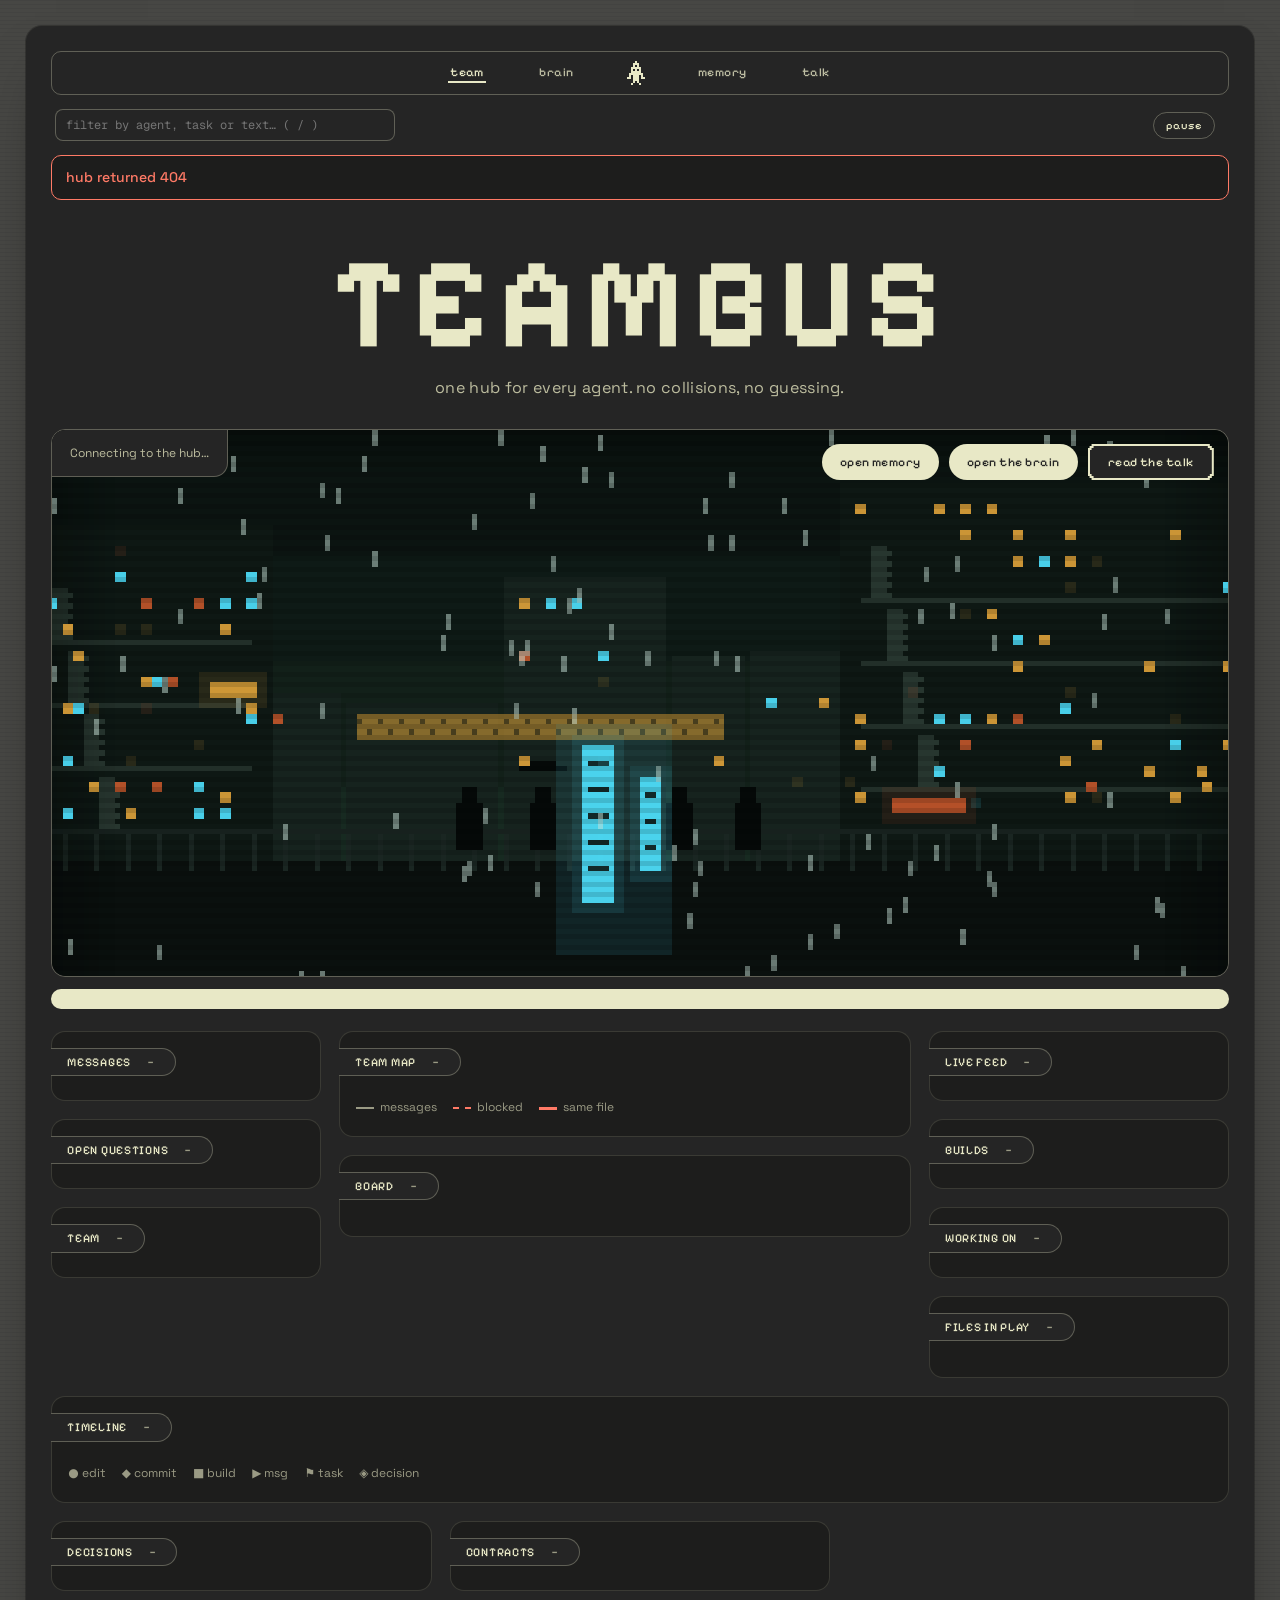
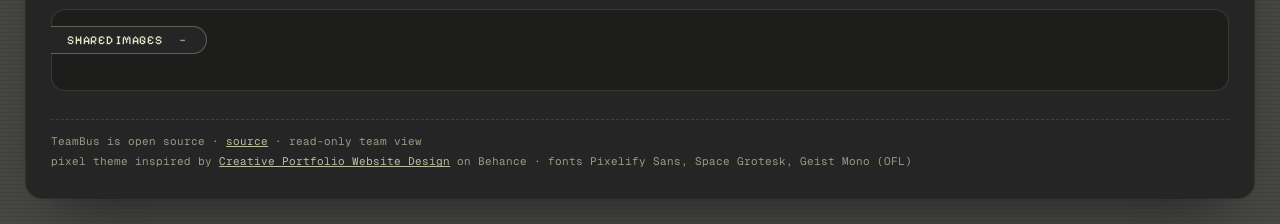
==== commit 18bfc251: "Memory view: code map (graph), code viewer, and diagrams; dashboard usability - /memory: Obsidian-st" ====
--- a/web/index.html
+++ b/web/index.html
@@ -33,16 +33,20 @@
 .msg .body{min-width:0;font-size:13px}.msg .head{display:flex;gap:6px;flex-wrap:wrap;align-items:baseline}.msg .who{color:var(--c);font-weight:600}.msg .arrow,.msg .ts{color:var(--mut);font-size:11px}
 .feed-item{padding:6px 0;border-bottom:1px dashed var(--line-2);font-size:12px;display:flex;gap:6px;align-items:baseline}.feed-item:last-child{border-bottom:0}
 .feed-item .kind{font:500 10px var(--mono);color:var(--cream-2);border:1px solid var(--line-2);padding:2px 5px;border-radius:3px;white-space:nowrap}.feed-item .who{color:var(--c);font-weight:600;white-space:nowrap}.feed-item .what{flex:1;overflow-wrap:anywhere}.feed-item .ts{color:var(--mut);white-space:nowrap}
-.sec-h{display:flex;justify-content:space-between;align-items:center}
+.status{gap:10px}#flt{max-width:340px;margin-right:auto;font:12px var(--mono);padding:7px 10px}
+.tbtn{font:500 11px var(--px);color:var(--cream);background:transparent;border:1px solid var(--line);border-radius:999px;padding:6px 12px;cursor:pointer}.tbtn:hover,.tbtn[aria-pressed=true]{border-color:var(--cream)}.tbtn[aria-pressed=true]{background:var(--cream);color:var(--ink)}
+section>h2{cursor:pointer;user-select:none}section>h2::after{content:"−";margin-left:8px;color:var(--mut)}section.fold>h2::after{content:"+"}section.fold>:not(h2){display:none!important}
+.fhide{display:none!important}
+.hero .acts .btn{white-space:nowrap}
 </style></head><body>
 <div class="stage">
 <header id="nav"></header>
-<div class="status"><span id="upd"></span></div>
+<div class="status"><input id="flt" class="in" type="search" placeholder="filter by agent, task or text… ( / )" aria-label="Filter the dashboard" autocomplete="off"><button class="tbtn" id="pz" type="button" aria-pressed="false" title="Stop auto-refresh">pause</button><span id="upd"></span></div>
 <div id="err"></div>
 <h1 class="title">TeamBus<small>one hub for every agent. no collisions, no guessing.</small></h1>
 <div class="frame hero"><canvas id="scene" aria-label="Pixel art: a rainy neon block of flats"></canvas>
  <div class="note" id="heronote">Connecting to the hub…</div>
- <div class="acts"><a class="btn" id="brain-link" href="brain">open the brain</a><a class="btn pix" id="conv-link" href="conversations">read the talk</a></div></div>
+ <div class="acts"><a class="btn" id="mem-link" href="memory">open memory</a><a class="btn" id="brain-link" href="brain">open the brain</a><a class="btn pix" id="conv-link" href="conversations">read the talk</a></div></div>
 <div class="dock" id="stats" role="list" aria-label="At a glance"></div>
 <main>
  <div class="cmd-grid">
@@ -79,7 +83,17 @@
 const $ = (id) => document.getElementById(id);
 const tq = token ? "token=" + encodeURIComponent(token) : invite ? "invite=" + encodeURIComponent(invite) : "";
 px.nav("team"); px.foot("read-only team view"); px.scene($("scene"));
-for (const [id, p] of [["brain-link", "brain"], ["conv-link", "conversations"]]) $(id).href = p + (tq ? "?" + tq : "");
+{ // usability: filter, collapsible sections, pause, "/" to search
+  const FOLD = "tb.fold", folded = new Set(JSON.parse(localStorage.getItem(FOLD) || "[]"));
+  document.querySelectorAll("main section").forEach((sec, i) => { const key = sec.id || "s" + i, h = sec.querySelector(":scope > h2"); if (!h) return; if (folded.has(key)) sec.classList.add("fold"); h.tabIndex = 0; h.setAttribute("role", "button");
+    const tg = () => { sec.classList.toggle("fold"); sec.classList.contains("fold") ? folded.add(key) : folded.delete(key); try { localStorage.setItem(FOLD, JSON.stringify([...folded])); } catch (e) {} h.setAttribute("aria-expanded", !sec.classList.contains("fold")); };
+    h.onclick = tg; h.onkeydown = (e) => { if (e.key === "Enter" || e.key === " ") { e.preventDefault(); tg(); } }; h.setAttribute("aria-expanded", !sec.classList.contains("fold")); });
+  window.applyFilter = () => { const t = $("flt").value.trim().toLowerCase(); document.querySelectorAll("main li, main .card, main .feed-item, main .msg, main .fchip").forEach((e) => e.classList.toggle("fhide", !!t && !e.textContent.toLowerCase().includes(t))); };
+  $("flt").oninput = () => applyFilter();
+  window.paused = false; $("pz").onclick = () => { paused = !paused; $("pz").setAttribute("aria-pressed", paused); $("pz").textContent = paused ? "resume" : "pause"; if (!paused) load(); };
+  addEventListener("keydown", (e) => { if (e.key === "/" && !/INPUT|TEXTAREA|SELECT/.test(document.activeElement.tagName)) { e.preventDefault(); $("flt").focus(); } else if (e.key === "Escape" && document.activeElement === $("flt")) { $("flt").value = ""; applyFilter(); $("flt").blur(); } });
+}
+for (const [id, p] of [["brain-link", "brain"], ["conv-link", "conversations"], ["mem-link", "memory"]]) $(id).href = p + (tq ? "?" + tq : "");
 const ago = (t, now) => { const s = Math.max(0, now - t); return s < 90 ? Math.round(s) + "s ago" : s < 5400 ? Math.round(s / 60) + "m ago" : s < 129600 ? Math.round(s / 3600) + "h ago" : Math.round(s / 86400) + "d ago"; };
 function fill(id, rows, render) {  // textContent only: nothing from the hub is ever parsed as HTML
   const ul = $(id); ul.replaceChildren();
@@ -235,8 +249,8 @@
     hideIf("sec-gallery", !(d.attachments || []).length);
     hideIf("sec-feed", !(d.feed || []).length);
     hideIf("sec-timeline", !(d.events || []).length);
-    const u = $("upd"); u.replaceChildren(dom("span", "live"), "updated " + new Date().toLocaleTimeString());
+    const u = $("upd"); u.replaceChildren(dom("span", "live"), "updated " + new Date().toLocaleTimeString()); applyFilter();
   } catch (e) { $("err").textContent = e.message; $("err").style.display = "block"; }
 }
-load(); setInterval(load, 4000);
+load(); setInterval(() => { if (!window.paused) load(); }, 4000);
 </script></body></html>
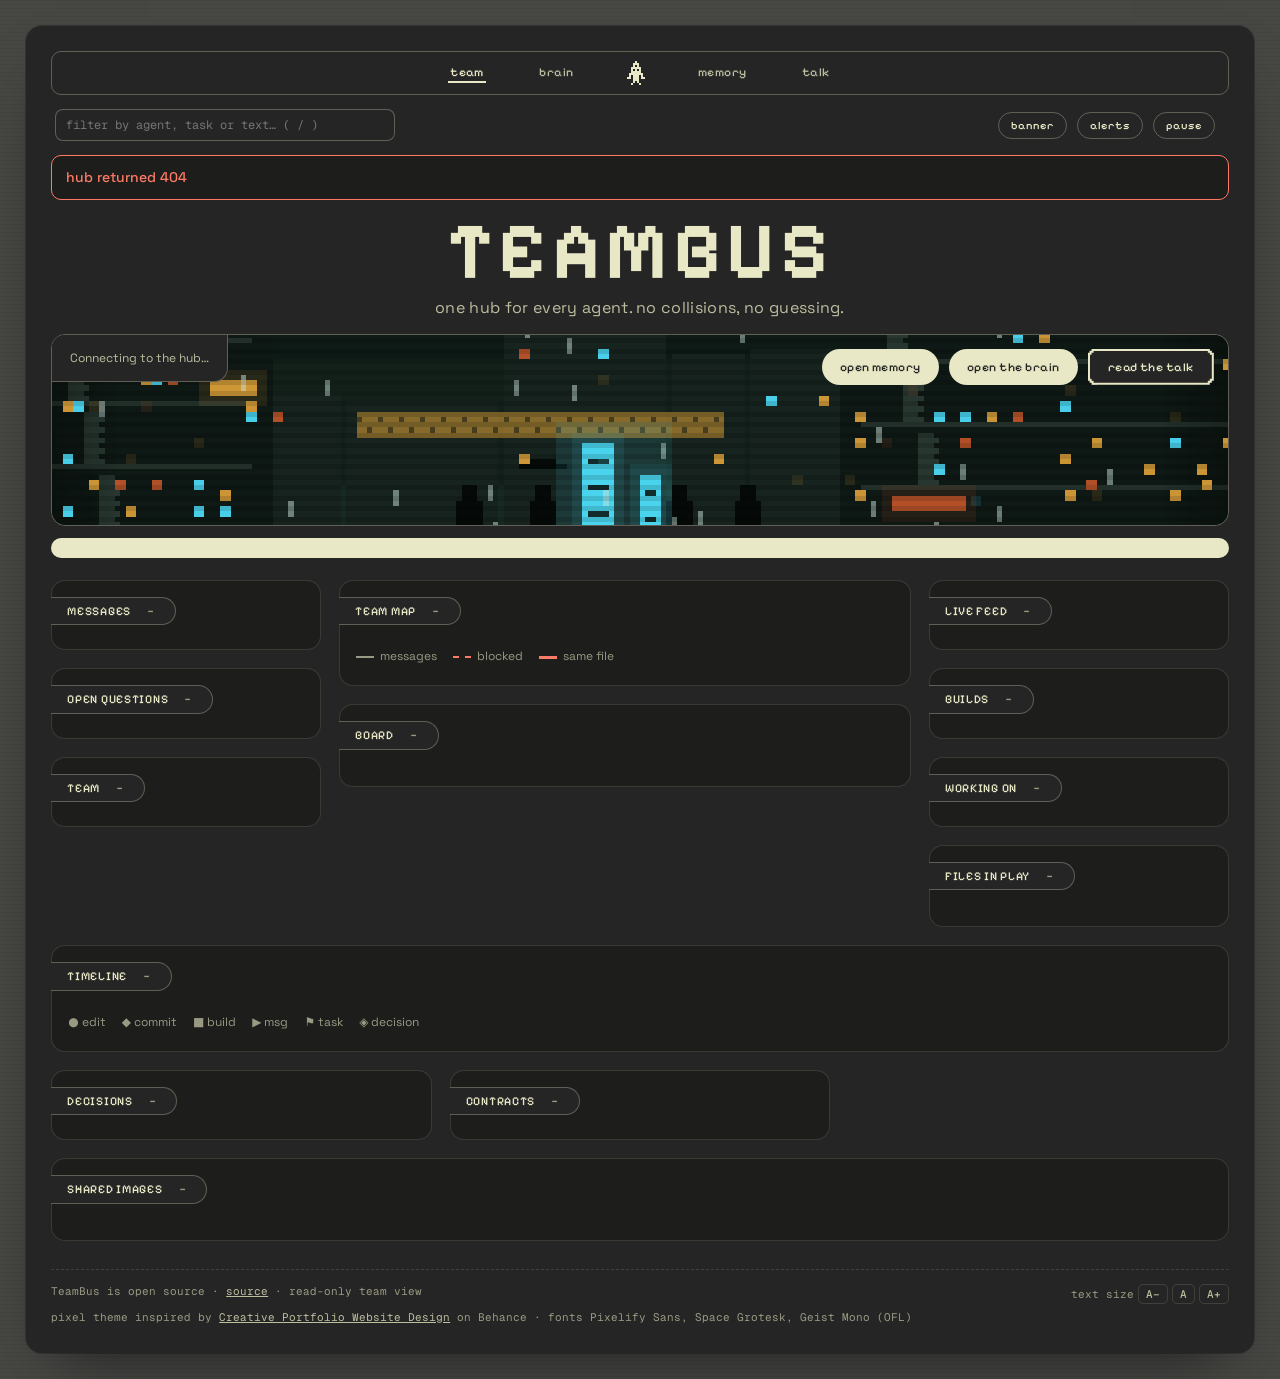
==== commit b5c6e508: "Memory + dashboard usability: team links, code search, slim hero, alerts, shortcuts - graph: live te" ====
--- a/web/index.html
+++ b/web/index.html
@@ -2,7 +2,9 @@
 <html lang="en"><head><meta charset="utf-8"><meta name="viewport" content="width=device-width,initial-scale=1,viewport-fit=cover"><meta name="color-scheme" content="dark"><title>TeamBus</title>
 <link rel="stylesheet" href="assets/pixel.css">
 <style>
-.hero{margin-top:4px}.hero canvas{aspect-ratio:224/104}
+.hero{margin-top:4px}.hero canvas{aspect-ratio:auto;height:190px;object-fit:cover;object-position:50% 58%}body.nohero .hero{display:none}
+.title{font-size:clamp(34px,6.5vw,80px);margin:10px 0 14px}.title small{margin-top:8px}
+.stat-flash{animation:flash 1.2s steps(2) 3}@keyframes flash{50%{background:#fff7d6}}
 .dock .it b{min-width:1ch}
 main{display:flex;flex-direction:column;gap:18px;margin-top:6px}
 .cmd-grid{display:grid;grid-template-columns:minmax(0,270px) minmax(0,1fr) minmax(0,300px);gap:18px;align-items:start}
@@ -41,7 +43,7 @@
 </style></head><body>
 <div class="stage">
 <header id="nav"></header>
-<div class="status"><input id="flt" class="in" type="search" placeholder="filter by agent, task or text… ( / )" aria-label="Filter the dashboard" autocomplete="off"><button class="tbtn" id="pz" type="button" aria-pressed="false" title="Stop auto-refresh">pause</button><span id="upd"></span></div>
+<div class="status"><input id="flt" class="in" type="search" placeholder="filter by agent, task or text… ( / )" aria-label="Filter the dashboard" autocomplete="off"><button class="tbtn" id="bn" type="button" aria-pressed="false" title="Hide the pixel banner">banner</button><button class="tbtn" id="alr" type="button" aria-pressed="false" title="Desktop notification when a question, conflict or blocked task appears">alerts</button><button class="tbtn" id="pz" type="button" aria-pressed="false" title="Stop auto-refresh">pause</button><span id="upd"></span></div>
 <div id="err"></div>
 <h1 class="title">TeamBus<small>one hub for every agent. no collisions, no guessing.</small></h1>
 <div class="frame hero"><canvas id="scene" aria-label="Pixel art: a rainy neon block of flats"></canvas>
@@ -90,6 +92,16 @@
     h.onclick = tg; h.onkeydown = (e) => { if (e.key === "Enter" || e.key === " ") { e.preventDefault(); tg(); } }; h.setAttribute("aria-expanded", !sec.classList.contains("fold")); });
   window.applyFilter = () => { const t = $("flt").value.trim().toLowerCase(); document.querySelectorAll("main li, main .card, main .feed-item, main .msg, main .fchip").forEach((e) => e.classList.toggle("fhide", !!t && !e.textContent.toLowerCase().includes(t))); };
   $("flt").oninput = () => applyFilter();
+  const bnOff = () => { try { return localStorage.getItem("tb.hero") === "off"; } catch (e) { return false; } };
+  const setBn = (off) => { document.body.classList.toggle("nohero", off); $("bn").setAttribute("aria-pressed", off); $("bn").textContent = off ? "show banner" : "banner"; try { localStorage.setItem("tb.hero", off ? "off" : "on"); } catch (e) {} };
+  setBn(bnOff()); $("bn").onclick = () => setBn(!document.body.classList.contains("nohero"));
+  // alerts: the tab title carries a count, and (if allowed) a desktop notification fires when something needs you
+  const wantNote = () => { try { return localStorage.getItem("tb.alerts") === "on" && "Notification" in window && Notification.permission === "granted"; } catch (e) { return false; } };
+  const paintAlr = () => { const on = wantNote(); $("alr").setAttribute("aria-pressed", on); $("alr").textContent = on ? "alerts on" : "alerts"; };
+  $("alr").onclick = async () => { if (!("Notification" in window)) return; if (wantNote()) { localStorage.setItem("tb.alerts", "off"); } else { const p = Notification.permission === "granted" ? "granted" : await Notification.requestPermission(); if (p === "granted") { localStorage.setItem("tb.alerts", "on"); new Notification("TeamBus alerts on", { body: "You will get a note when a question, file conflict or blocked task shows up." }); } } paintAlr(); }; paintAlr();
+  let prev = null; window.alertTick = (a) => { const n = a.unread + a.clashes + a.blocked; document.title = (n ? `(${n}) ` : "") + "TeamBus";
+    if (prev && wantNote()) { const msgs = []; if (a.unread > prev.unread) msgs.push(`${a.unread - prev.unread} new message(s)`); if (a.clashes > prev.clashes) msgs.push("a file conflict"); if (a.blocked > prev.blocked) msgs.push("a blocked task"); if (msgs.length && document.hidden) new Notification("TeamBus: " + msgs.join(", ")); } prev = a; };
+  px.keys([["/", "filter the dashboard"], ["Esc", "clear the filter"], ["click a section title", "fold or unfold it"]]);
   window.paused = false; $("pz").onclick = () => { paused = !paused; $("pz").setAttribute("aria-pressed", paused); $("pz").textContent = paused ? "resume" : "pause"; if (!paused) load(); };
   addEventListener("keydown", (e) => { if (e.key === "/" && !/INPUT|TEXTAREA|SELECT/.test(document.activeElement.tagName)) { e.preventDefault(); $("flt").focus(); } else if (e.key === "Escape" && document.activeElement === $("flt")) { $("flt").value = ""; applyFilter(); $("flt").blur(); } });
 }
@@ -134,6 +146,7 @@
   bigStat(agents.length, working + " working", working ? "good" : "", "invader"); bigStat(cnt("open") + cnt("claimed"), "tasks active", "", "flag"); bigStat(cnt("blocked"), "blocked", cnt("blocked") ? "hot" : "", "cross");
   bigStat(cnt("done"), "done today", cnt("done") ? "good" : "", "check"); bigStat(clashes.length, "file conflicts", clashes.length ? "hot" : "", "bolt"); bigStat(unread, "unread msgs", unread > 2 ? "hot" : "", "chat");
   const lastC = ev.filter((e) => e.kind === "commit").pop(); bigStat(lastC ? ago(lastC.ts, n).replace(" ago", "") : "—", "last commit", "", "rocket");
+  window.alertTick && alertTick({ unread, clashes: clashes.length, blocked: cnt("blocked") });
   $("heronote").textContent = agents.length ? `${agents.length} agent${agents.length > 1 ? "s" : ""} on the bus, ${working} working. ${clashes.length ? clashes.length + " file conflict" + (clashes.length > 1 ? "s" : "") + " to sort out." : "No file conflicts."} ${unread ? unread + " unread message" + (unread > 1 ? "s" : "") + "." : "Inbox is quiet."}` : "No agents have joined yet. Join one with teambus-join, or ask the orchestrator to create_agent.";
   // team map
   const map = $("map"); map.replaceChildren();
--- a/web/assets/pixel.css
+++ b/web/assets/pixel.css
@@ -70,3 +70,10 @@
 .foot{margin:28px 0 4px;padding-top:14px;border-top:1px dashed var(--line-2);font:11px var(--mono);color:var(--mut);display:flex;gap:6px 18px;flex-wrap:wrap;justify-content:space-between}
 .foot a{color:var(--cream-2)}
 @media (prefers-reduced-motion:reduce){.live{animation:none}}
+
+.zoomctl{display:inline-flex;gap:4px;align-items:center}.zoomctl button{font:500 11px var(--mono);color:var(--cream-2);background:transparent;border:1px solid var(--line-2);border-radius:5px;padding:2px 7px;cursor:pointer}.zoomctl button:hover{border-color:var(--cream);color:var(--cream)}
+#pxhelp{position:fixed;inset:0;z-index:90;background:rgba(10,10,9,.8);display:grid;place-items:center}
+.pxhelp-box{background:var(--ink);border:1px solid var(--cream);border-radius:14px;padding:20px 26px;min-width:min(380px,90vw);box-shadow:0 0 0 6px var(--slate)}
+.pxhelp-box h2{margin:0 0 14px -27px}.pxhelp-box div{padding:6px 0;border-top:1px dashed var(--line-2);color:var(--cream-2)}.pxhelp-box div:first-of-type{border:0}
+.pxhelp-box kbd{display:inline-block;min-width:26px;text-align:center;margin-right:10px;font:500 12px var(--mono);color:var(--ink);background:var(--cream);border-radius:5px;padding:1px 7px}
+@media (max-width:640px){.pill{gap:12px;padding:9px 14px}.title{margin:14px 0 10px}}
